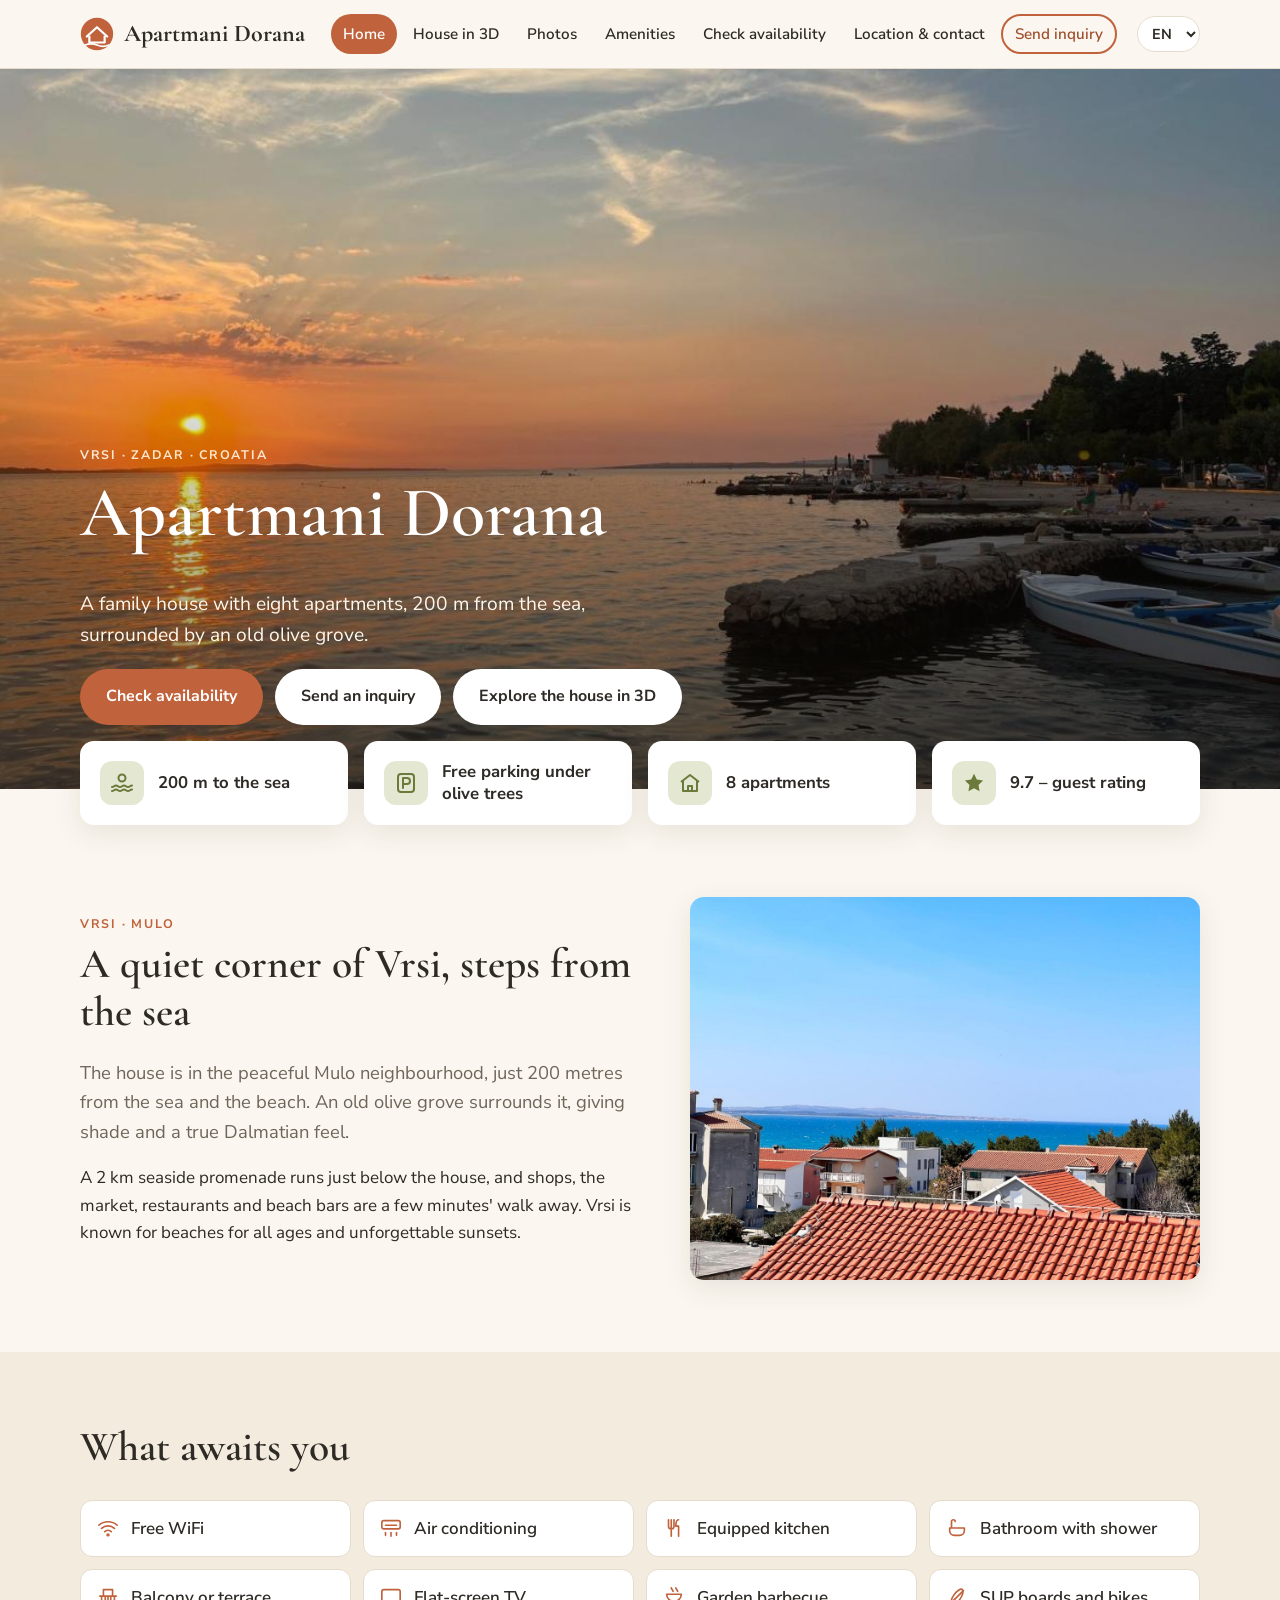
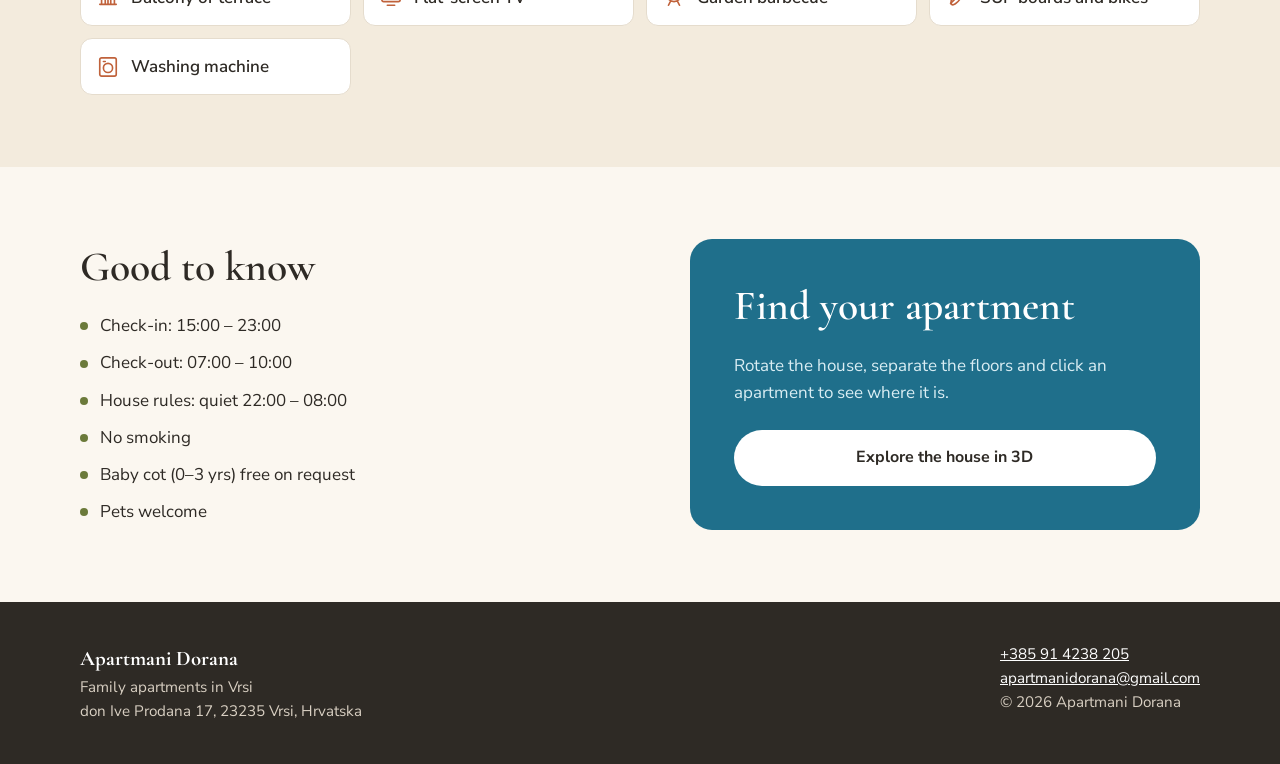
==== index.html @ d77e30f6 "Oznaka verzije na svim skriptama da preglednik uvijek učita najnoviju verziju" ====
<!doctype html>
<html lang="hr">
<head>
  <meta charset="utf-8">
  <meta name="viewport" content="width=device-width, initial-scale=1">
  <title>Apartmani Dorana – Vrsi, Zadar</title>
  <meta name="description" content="Apartmani Dorana u Vrsima kod Zadra: obiteljska kuća s 8 apartmana, 200 m od mora, besplatan parking među maslinama.">
  <link rel="preconnect" href="https://fonts.googleapis.com">
  <link rel="preconnect" href="https://fonts.gstatic.com" crossorigin>
  <link href="https://fonts.googleapis.com/css2?family=Cormorant+Garamond:wght@500;600;700&family=Nunito+Sans:wght@400;600;700;800&display=swap" rel="stylesheet">
  <link rel="stylesheet" href="css/style.css?v=202610051512">
</head>
<body>
  <header id="site-header"></header>

  <section class="hero" id="hero">
    <svg class="hero-art" viewBox="0 0 1440 720" preserveAspectRatio="xMidYMid slice" aria-hidden="true">
      <circle cx="760" cy="410" r="70" fill="#ffd9a3" opacity=".95"/>
      <rect x="0" y="425" width="1440" height="295" fill="#2a6a80"/>
      <g fill="#ffd9a3" opacity=".55">
        <rect x="705" y="440" width="110" height="4" rx="2"/><rect x="725" y="456" width="70" height="3" rx="2"/><rect x="740" y="470" width="40" height="3" rx="2"/>
      </g>
      <path d="M0 560 Q240 520 480 548 T960 560 T1440 548 V720 H0Z" fill="#d9c7a6"/>
      <path d="M0 600 Q300 575 620 598 T1440 590 V720 H0Z" fill="#7d8a47"/>
      <!-- kuća -->
      <g transform="translate(1010 360)">
        <rect x="0" y="40" width="250" height="210" fill="#e7a7a2"/>
        <polygon points="-14,44 125,-8 264,44" fill="#b4533a"/>
        <rect x="58" y="-16" width="14" height="30" fill="#c98f86"/><rect x="176" y="-16" width="14" height="30" fill="#c98f86"/>
        <g fill="#f7efe6"><rect x="-12" y="108" width="274" height="10"/><rect x="-12" y="178" width="274" height="10"/></g>
        <g fill="#5b6f7a"><rect x="24" y="64" width="32" height="38"/><rect x="108" y="64" width="32" height="38"/><rect x="192" y="64" width="32" height="38"/>
          <rect x="24" y="134" width="32" height="38"/><rect x="108" y="134" width="32" height="38"/><rect x="192" y="134" width="32" height="38"/>
          <rect x="24" y="204" width="32" height="40"/><rect x="192" y="204" width="32" height="40"/></g>
        <rect x="108" y="204" width="32" height="46" fill="#8a4f35"/>
      </g>
      <!-- masline -->
      <g fill="#556b2f">
        <ellipse cx="130" cy="560" rx="110" ry="62"/><ellipse cx="60" cy="590" rx="80" ry="48"/>
        <ellipse cx="640" cy="575" rx="120" ry="58"/><ellipse cx="760" cy="600" rx="90" ry="44"/>
        <ellipse cx="1300" cy="585" rx="150" ry="70"/>
      </g>
      <g fill="#4a3a2a"><rect x="124" y="600" width="12" height="60"/><rect x="636" y="610" width="12" height="60"/><rect x="1296" y="630" width="14" height="60"/></g>
    </svg>
    <div class="wrap">
      <div class="kicker" data-i18n="hero_kicker"></div>
      <h1>Apartmani Dorana</h1>
      <p data-i18n="hero_sub"></p>
      <div class="btn-row">
        <a class="btn btn-primary" data-page="dostupnost.html" data-i18n="btn_avail"></a>
        <a class="btn btn-light" data-page="upit.html" data-i18n="btn_inquiry"></a>
        <a class="btn btn-light" data-page="kuca-3d.html" data-i18n="btn_3d"></a>
      </div>
    </div>
  </section>

  <div class="wrap">
    <div class="highlights">
      <div class="highlight"><div class="ico"><svg viewBox="0 0 24 24" fill="none" stroke="currentColor" stroke-width="2" stroke-linecap="round"><path d="M2 16c2 0 2-1.5 4-1.5S8 16 10 16s2-1.5 4-1.5S16 16 18 16s2-1.5 4-1.5M2 20c2 0 2-1.5 4-1.5S8 20 10 20s2-1.5 4-1.5S16 20 18 20s2-1.5 4-1.5"/><circle cx="12" cy="7" r="3.5"/></svg></div><strong data-i18n="hl_sea"></strong></div>
      <div class="highlight"><div class="ico"><svg viewBox="0 0 24 24" fill="none" stroke="currentColor" stroke-width="2" stroke-linecap="round" stroke-linejoin="round"><rect x="4" y="3" width="16" height="18" rx="3"/><path d="M9 17V7h4a3 3 0 0 1 0 6H9"/></svg></div><strong data-i18n="hl_parking"></strong></div>
      <div class="highlight"><div class="ico"><svg viewBox="0 0 24 24" fill="none" stroke="currentColor" stroke-width="2" stroke-linejoin="round"><path d="M3 11 12 4l9 7"/><path d="M5 10v10h14V10"/><path d="M10 20v-5h4v5"/></svg></div><strong data-i18n="hl_units"></strong></div>
      <div class="highlight"><div class="ico"><svg viewBox="0 0 24 24" fill="currentColor"><path d="m12 2.8 2.8 5.8 6.3.9-4.6 4.4 1.1 6.3L12 17.2l-5.6 3 1.1-6.3L2.9 9.5l6.3-.9z"/></svg></div><strong data-i18n="hl_rating"></strong></div>
    </div>
  </div>

  <section class="section">
    <div class="wrap split">
      <div>
        <div class="kicker">Vrsi · Mulo</div>
        <h2 data-i18n="about_title"></h2>
        <p class="lead" data-i18n="about_p1"></p>
        <p data-i18n="about_p2"></p>
      </div>
      <img class="about-photo" src="fotografije/zajednicko/zajednicko-08.jpg" alt="Vrsi" loading="lazy">
    </div>
  </section>

  <section class="section alt">
    <div class="wrap">
      <h2 data-i18n="amen_title"></h2>
      <div class="amenities" id="amenities"></div>
    </div>
  </section>

  <section class="section">
    <div class="wrap split">
      <div>
        <h2 data-i18n="rules_title"></h2>
        <ul class="rules">
          <li data-i18n="rules_checkin"></li><li data-i18n="rules_checkout"></li><li data-i18n="rules_quiet"></li>
          <li data-i18n="rules_nosmoke"></li><li data-i18n="rules_kids"></li><li data-i18n="amen_pets"></li>
        </ul>
      </div>
      <div class="cta-band" style="grid-template-columns:1fr">
        <div><h2 data-i18n="cta3d_title"></h2><p data-i18n="cta3d_p"></p></div>
        <a class="btn btn-light" data-page="kuca-3d.html" data-i18n="btn_3d"></a>
      </div>
    </div>
  </section>

  <footer id="site-footer"></footer>

  <script type="module">
    import "./js/common.js";
    import { NASLOVNA_FOTO } from "./js/podaci.js?v=202610051512";

    const ICON = {
      wifi: '<path d="M2 9a15 15 0 0 1 20 0M5 12.5a10 10 0 0 1 14 0M8.5 16a5 5 0 0 1 7 0"/><circle cx="12" cy="19.5" r="1"/>',
      ac: '<rect x="2" y="4" width="20" height="9" rx="2"/><path d="M6 17v3M12 17v4M18 17v3M6 9h12"/>',
      kitchen: '<path d="M6 3v7a3 3 0 0 0 6 0V3M9 3v18M17 3c-2 0-3 3-3 7h3v11"/>',
      bath: '<path d="M4 12h16v3a5 5 0 0 1-5 5H9a5 5 0 0 1-5-5zM6 12V5a2 2 0 0 1 4 0"/>',
      balcony: '<path d="M3 11h18M5 11v9M9 11v9M12 11v9M15 11v9M19 11v9M3 20h18M7 11V4h10v7"/>',
      tv: '<rect x="2" y="4" width="20" height="13" rx="2"/><path d="M8 21h8"/>',
      bbq: '<path d="M4 9h16a8 8 0 0 1-16 0zM8 17l-2 4M16 17l2 4M9 2c0 2 2 2 2 4M14 2c0 2 2 2 2 4"/>',
      sup: '<ellipse cx="12" cy="12" rx="4" ry="10" transform="rotate(35 12 12)"/><path d="M5 19 19 5"/>',
      washer: '<rect x="3" y="2" width="18" height="20" rx="2"/><circle cx="12" cy="13" r="5"/><path d="M7 6h2"/>',
    };
    const AM = [["wifi","amen_wifi"],["ac","amen_ac"],["kitchen","amen_kitchen"],["bath","amen_bath"],["balcony","amen_balcony"],
                ["tv","amen_tv"],["bbq","amen_bbq"],["sup","amen_sup"],["washer","amen_washer"]];
    document.getElementById("amenities").innerHTML = AM.map(([i,k]) =>
      `<div class="amenity"><svg viewBox="0 0 24 24" fill="none" stroke="currentColor" stroke-width="1.8" stroke-linecap="round" stroke-linejoin="round">${ICON[i]}</svg><span data-i18n="${k}"></span></div>`).join("");
    const { applyI18n } = await import("./js/i18n.js?v=202610051512");
    const { lang } = await import("./js/common.js?v=202610051512");
    applyI18n(lang, document.getElementById("amenities"));

    if (NASLOVNA_FOTO) {
      const h = document.getElementById("hero");
      h.classList.add("has-photo");
      h.style.backgroundImage = `url("${NASLOVNA_FOTO}")`;
      h.querySelector(".hero-art").remove();
    }
  </script>
</body>
</html>
---- css/style.css ----
/* Apartmani Dorana — mediteranski stil */
:root {
  --bg: #fbf7f0;
  --bg-alt: #f3ebdd;
  --surface: #ffffff;
  --text: #2e2a25;
  --muted: #6f665b;
  --line: #e5dccd;
  --terracotta: #c0623b;
  --terracotta-dark: #a24f2d;
  --olive: #6b7a3a;
  --olive-light: #e4e8d3;
  --sea: #1f6f8b;
  --sea-light: #dcecf1;
  --radius: 14px;
  --shadow: 0 8px 28px rgba(60, 40, 20, 0.10);
  --max: 1160px;
  --font-head: "Cormorant Garamond", Georgia, serif;
  --font-body: "Nunito Sans", system-ui, -apple-system, "Segoe UI", sans-serif;
}

* { box-sizing: border-box; }
html { scroll-behavior: smooth; }
body {
  margin: 0;
  background: var(--bg);
  color: var(--text);
  font-family: var(--font-body);
  font-size: 17px;
  line-height: 1.6;
  -webkit-font-smoothing: antialiased;
}
img { max-width: 100%; display: block; }
a { color: var(--sea); }
h1, h2, h3 { font-family: var(--font-head); font-weight: 600; line-height: 1.15; margin: 0 0 .5em; }
h1 { font-size: clamp(2.6rem, 6vw, 4.4rem); }
h2 { font-size: clamp(1.9rem, 4vw, 2.6rem); }
h3 { font-size: 1.45rem; }
p { margin: 0 0 1em; }

.wrap { max-width: var(--max); margin: 0 auto; padding: 0 20px; }
.section { padding: 72px 0; }
.section.alt { background: var(--bg-alt); }
.kicker { text-transform: uppercase; letter-spacing: .14em; font-size: .78rem; font-weight: 700; color: var(--terracotta); margin-bottom: .6em; }
.lead { font-size: 1.15rem; color: var(--muted); max-width: 60ch; }

/* ---------- Header ---------- */
.site-header {
  position: sticky; top: 0; z-index: 50;
  background: rgba(251, 247, 240, .94);
  backdrop-filter: blur(8px);
  border-bottom: 1px solid var(--line);
}
.site-header .wrap { display: flex; align-items: center; gap: 20px; height: 68px; }
.brand { display: flex; align-items: center; gap: 10px; text-decoration: none; color: var(--text); }
.brand-mark { width: 34px; height: 34px; }
.brand-name { font-family: var(--font-head); font-size: 1.5rem; font-weight: 700; white-space: nowrap; }
.nav { display: flex; gap: 4px; margin-left: auto; }
.nav a {
  text-decoration: none; color: var(--text); font-weight: 600; font-size: .95rem;
  padding: 8px 12px; border-radius: 999px; white-space: nowrap;
}
.nav a:hover { background: var(--bg-alt); }
.nav a.active { background: var(--terracotta); color: #fff; }
.lang-select {
  font: inherit; font-size: .9rem; font-weight: 700; color: var(--text);
  background: var(--surface); border: 1px solid var(--line); border-radius: 999px;
  padding: 6px 10px; cursor: pointer;
}
.menu-btn { display: none; margin-left: auto; background: none; border: 0; padding: 8px; cursor: pointer; color: var(--text); }
.menu-btn svg { width: 26px; height: 26px; }

@media (max-width: 880px) {
  .menu-btn { display: block; }
  .nav {
    display: none; position: absolute; top: 68px; left: 0; right: 0;
    flex-direction: column; gap: 0; background: var(--bg);
    border-bottom: 1px solid var(--line); padding: 8px 16px 16px; margin: 0;
  }
  .nav.open { display: flex; }
  .nav a { padding: 12px 14px; border-radius: 10px; }
  .site-header .wrap { gap: 10px; }
  .lang-select { order: 3; }
}

/* ---------- Buttons ---------- */
.btn {
  display: inline-flex; align-items: center; justify-content: center; gap: 8px;
  font: inherit; font-weight: 700; font-size: 1rem;
  padding: 13px 24px; border-radius: 999px; border: 2px solid transparent;
  text-decoration: none; cursor: pointer; transition: transform .15s, background .15s;
}
.btn:hover { transform: translateY(-1px); }
.btn-primary { background: var(--terracotta); color: #fff; }
.btn-primary:hover { background: var(--terracotta-dark); }
.btn-ghost { background: transparent; color: var(--text); border-color: var(--text); }
.btn-light { background: #fff; color: var(--text); }
.btn-wa { background: #25d366; color: #0b3d1f; }
.btn-row { display: flex; flex-wrap: wrap; gap: 12px; }

/* ---------- Hero ---------- */
.hero {
  position: relative; overflow: hidden; color: #fff;
  min-height: min(82vh, 720px); display: flex; align-items: flex-end;
  background: linear-gradient(180deg, #f2b27a 0%, #e48a5c 38%, #b8634a 58%, #2f6f86 59%, #1b4f63 100%);
}
.hero.has-photo { background-size: cover; background-position: center; }
.hero::after {
  content: ""; position: absolute; inset: 0;
  background: linear-gradient(180deg, rgba(0,0,0,0) 30%, rgba(20,15,10,.55) 100%);
}
.hero-art { position: absolute; inset: 0; width: 100%; height: 100%; }
.hero .wrap { position: relative; z-index: 2; padding-bottom: 64px; width: 100%; }
.hero .kicker { color: #ffe7cf; }
.hero p { font-size: 1.2rem; max-width: 46ch; color: #fff6ec; }

/* ---------- Highlights ---------- */
.highlights { display: grid; grid-template-columns: repeat(4, 1fr); gap: 16px; margin-top: -48px; position: relative; z-index: 3; }
.highlight {
  background: var(--surface); border-radius: var(--radius); box-shadow: var(--shadow);
  padding: 20px; display: flex; gap: 14px; align-items: center;
}
.highlight .ico { flex: none; width: 44px; height: 44px; border-radius: 12px; display: grid; place-items: center; background: var(--olive-light); color: var(--olive); }
.highlight .ico svg { width: 24px; height: 24px; }
.highlight strong { display: block; font-size: 1.05rem; line-height: 1.3; }
@media (max-width: 880px) { .highlights { grid-template-columns: 1fr 1fr; } }
@media (max-width: 520px) { .highlights { grid-template-columns: 1fr; } }

/* ---------- Two-col ---------- */
.split { display: grid; grid-template-columns: 1.1fr 1fr; gap: 48px; align-items: center; }
@media (max-width: 880px) { .split { grid-template-columns: 1fr; gap: 28px; } }

.card { background: var(--surface); border-radius: var(--radius); box-shadow: var(--shadow); padding: 28px; }
.entrance-card { border-left: 6px solid var(--terracotta); }

.amenities { display: grid; grid-template-columns: repeat(auto-fill, minmax(220px, 1fr)); gap: 12px; margin-top: 28px; }
.amenity { display: flex; gap: 12px; align-items: center; background: var(--surface); border: 1px solid var(--line); border-radius: 12px; padding: 14px 16px; font-weight: 600; }
.amenity svg { flex: none; width: 22px; height: 22px; color: var(--terracotta); }

.rules { list-style: none; padding: 0; margin: 0; display: grid; gap: 10px; }
.rules li { display: flex; gap: 12px; align-items: flex-start; }
.rules li::before { content: ""; flex: none; width: 8px; height: 8px; margin-top: .6em; border-radius: 50%; background: var(--olive); }

.cta-band { background: var(--sea); color: #fff; border-radius: 22px; padding: 44px; display: grid; grid-template-columns: 1fr auto; gap: 24px; align-items: center; }
.cta-band p { color: #d9edf3; margin: 0; }
@media (max-width: 720px) { .cta-band { grid-template-columns: 1fr; padding: 28px; } }

/* ---------- Page head ---------- */
.page-head { padding: 48px 0 24px; }
.page-head p { color: var(--muted); max-width: 70ch; }

/* ---------- 3D viewer ---------- */
.viewer-layout { display: grid; grid-template-columns: 1fr 340px; gap: 20px; padding-bottom: 56px; }
@media (max-width: 980px) { .viewer-layout { grid-template-columns: 1fr; } }
.viewer {
  position: relative; height: min(72vh, 680px); min-height: 420px;
  border-radius: var(--radius); overflow: hidden; box-shadow: var(--shadow);
  background: linear-gradient(180deg, #cfe6ef 0%, #eef5f3 55%, #f3ebdd 100%);
  touch-action: none;
}
.viewer canvas { display: block; }
.viewer-toolbar { position: absolute; top: 12px; left: 12px; right: 12px; display: flex; flex-wrap: wrap; gap: 6px; z-index: 5; pointer-events: none; }
.viewer-toolbar > * { pointer-events: auto; }
.tb-btn {
  font: inherit; font-size: .85rem; font-weight: 700; padding: 8px 12px;
  border-radius: 999px; border: 1px solid var(--line); background: rgba(255,255,255,.92);
  color: var(--text); cursor: pointer; white-space: nowrap;
}
.tb-btn.on { background: var(--text); color: #fff; border-color: var(--text); }
.tb-sep { width: 1px; background: var(--line); margin: 0 4px; }
.viewer-hint { position: absolute; bottom: 12px; left: 12px; right: 12px; text-align: center; font-size: .82rem; color: var(--muted); z-index: 5; pointer-events: none; }
.viewer-loading { position: absolute; inset: 0; display: grid; place-items: center; color: var(--muted); font-weight: 700; }

/* CSS2D labels */
.lbl-unit {
  font-family: var(--font-body); font-weight: 800; font-size: 13px; color: #fff;
  background: rgba(46, 42, 37, .82); padding: 3px 9px; border-radius: 999px;
  cursor: pointer; user-select: none; white-space: nowrap; transition: transform .15s;
}
.lbl-unit:hover, .lbl-unit.sel { background: var(--terracotta); transform: scale(1.08); }
.lbl-entrance {
  font-family: var(--font-body); font-weight: 800; font-size: 13px; color: #fff;
  background: var(--terracotta); padding: 6px 12px; border-radius: 10px;
  box-shadow: 0 4px 14px rgba(160, 70, 30, .45); white-space: nowrap; pointer-events: none;
  display: flex; align-items: center; gap: 6px;
}
.lbl-entrance::before { content: ""; width: 9px; height: 9px; border-radius: 50%; background: #fff; animation: pulse 1.4s infinite; }
@keyframes pulse { 0%,100% { opacity: 1; transform: scale(1);} 50% { opacity: .35; transform: scale(1.5);} }
.lbl-place { font-family: var(--font-body); font-size: 12px; font-weight: 700; color: var(--muted); background: rgba(255,255,255,.85); padding: 2px 8px; border-radius: 6px; white-space: nowrap; pointer-events: none; }
.lbl-sea { color: var(--sea); }

.side-panel { display: flex; flex-direction: column; gap: 16px; }
.unit-list { list-style: none; margin: 0; padding: 0; display: grid; grid-template-columns: 1fr 1fr; gap: 8px; }
@media (max-width: 980px) { .unit-list { grid-template-columns: repeat(4, 1fr); } }
@media (max-width: 560px) { .unit-list { grid-template-columns: 1fr 1fr; } }
.unit-list button {
  width: 100%; font: inherit; font-weight: 700; font-size: .9rem; text-align: left; white-space: nowrap;
  display: flex; align-items: center; gap: 10px; padding: 10px 12px;
  background: var(--surface); border: 1px solid var(--line); border-radius: 10px; cursor: pointer; color: var(--text);
}
.unit-list button:hover { border-color: var(--text); }
.unit-list button.sel { border-color: var(--terracotta); box-shadow: 0 0 0 2px var(--terracotta) inset; }
.swatch { width: 14px; height: 14px; border-radius: 4px; flex: none; }
.unit-info h3 { margin-bottom: .2em; }
.unit-info .meta { display: grid; grid-template-columns: 1fr 1fr; gap: 8px; margin: 14px 0; }
.unit-info .meta div { background: var(--bg-alt); border-radius: 10px; padding: 8px 12px; }
.unit-info .meta span { display: block; font-size: .75rem; color: var(--muted); text-transform: uppercase; letter-spacing: .08em; font-weight: 700; }
.unit-info .meta strong { font-size: 1.05rem; }
.unit-info .btn { width: 100%; margin-top: 8px; padding: 11px 16px; }
.note { font-size: .85rem; color: var(--muted); background: var(--olive-light); border-radius: 10px; padding: 10px 14px; }

/* ---------- Gallery ---------- */
.tabs { display: flex; flex-wrap: wrap; gap: 8px; margin-bottom: 24px; }
.tab { font: inherit; font-weight: 700; font-size: .92rem; padding: 9px 16px; border-radius: 999px; border: 1px solid var(--line); background: var(--surface); cursor: pointer; color: var(--text); }
.tab.on { background: var(--text); color: #fff; border-color: var(--text); }
.gallery { display: grid; grid-template-columns: repeat(auto-fill, minmax(240px, 1fr)); gap: 12px; padding-bottom: 64px; }
.gallery button { padding: 0; border: 0; background: none; cursor: zoom-in; border-radius: 12px; overflow: hidden; aspect-ratio: 4 / 3; }
.gallery img { width: 100%; height: 100%; object-fit: cover; transition: transform .3s; }
.gallery button:hover img { transform: scale(1.04); }
.gallery-group { grid-column: 1 / -1; font-family: var(--font-head); font-size: 1.6rem; font-weight: 600; margin: 18px 0 2px; }
.empty { grid-column: 1 / -1; text-align: center; padding: 56px 20px; color: var(--muted); background: var(--surface); border: 1px dashed var(--line); border-radius: var(--radius); }

.lightbox { position: fixed; inset: 0; background: rgba(15, 12, 10, .94); z-index: 100; display: none; align-items: center; justify-content: center; }
.lightbox.open { display: flex; }
.lightbox img { max-width: 92vw; max-height: 86vh; border-radius: 8px; }
.lb-btn { position: absolute; background: rgba(255,255,255,.12); color: #fff; border: 0; width: 48px; height: 48px; border-radius: 50%; font-size: 26px; cursor: pointer; display: grid; place-items: center; }
.lb-btn:hover { background: rgba(255,255,255,.25); }
.lb-close { top: 16px; right: 16px; }
.lb-prev { left: 16px; top: 50%; transform: translateY(-50%); }
.lb-next { right: 16px; top: 50%; transform: translateY(-50%); }
.lb-count { position: absolute; bottom: 18px; color: #ddd; font-size: .9rem; }

/* ---------- Location / contact ---------- */
.map-frame { width: 100%; height: 420px; border: 0; border-radius: var(--radius); box-shadow: var(--shadow); }
.dist-list { list-style: none; padding: 0; margin: 0; }
.dist-list li { display: flex; justify-content: space-between; gap: 12px; padding: 9px 0; border-bottom: 1px solid var(--line); }
.dist-list li span:last-child { color: var(--muted); font-weight: 700; white-space: nowrap; }
.grid-3 { display: grid; grid-template-columns: repeat(3, 1fr); gap: 20px; }
@media (max-width: 880px) { .grid-3 { grid-template-columns: 1fr; } }

.form { display: grid; grid-template-columns: 1fr 1fr; gap: 14px; }
.form .full { grid-column: 1 / -1; }
.form label { display: grid; gap: 6px; font-weight: 700; font-size: .9rem; }
.form input, .form select, .form textarea {
  font: inherit; font-weight: 400; padding: 11px 13px; border: 1px solid var(--line); border-radius: 10px; background: #fff; color: var(--text); width: 100%;
}
.form input:focus, .form select:focus, .form textarea:focus { outline: 2px solid var(--sea); border-color: transparent; }
@media (max-width: 560px) { .form { grid-template-columns: 1fr; } }

/* ---------- Footer ---------- */
.site-footer { background: #2e2a25; color: #d8cfc2; padding: 40px 0; font-size: .95rem; }
.site-footer .wrap { display: flex; flex-wrap: wrap; justify-content: space-between; gap: 16px; }
.site-footer a { color: #fff; }
.site-footer strong { color: #fff; font-family: var(--font-head); font-size: 1.3rem; }

@media (max-width: 600px) {
  .tb-btn { font-size: .76rem; padding: 6px 10px; }
  .viewer { height: 64vh; min-height: 380px; }
  .tb-sep { display: none; }
}

.unit-intro { grid-column: 1 / -1; display: flex; flex-wrap: wrap; align-items: center; gap: 10px 14px; background: var(--surface); border-radius: var(--radius); box-shadow: var(--shadow); padding: 22px 24px; margin-bottom: 8px; }
.unit-intro h2 { margin: 0; flex: 1 0 100%; font-size: 2rem; }
.unit-intro p { margin: 0 0 6px; flex: 1 0 100%; color: var(--muted); }
.unit-intro .btn { padding: 10px 18px; font-size: .95rem; }
.amen-grid { display: grid; grid-template-columns: repeat(auto-fill, minmax(320px, 1fr)); gap: 20px; padding-bottom: 64px; }
.amen-grid h3 { color: var(--terracotta); }
.amen-grid ul { list-style: none; margin: 0; padding: 0; display: grid; gap: 10px; }
.amen-grid li { display: flex; gap: 10px; align-items: flex-start; }
.amen-grid li::before { content: "✓"; color: var(--olive); font-weight: 800; }
.units-table { width: 100%; border-collapse: collapse; }
.units-table td { padding: 10px 0; border-bottom: 1px solid var(--line); vertical-align: top; }
.units-table td:first-child { font-weight: 800; white-space: nowrap; padding-right: 16px; }
@media (max-width: 1060px) and (min-width: 881px) { .nav a { padding: 8px 8px; font-size: .88rem; } .brand-name { font-size: 1.3rem; } }

/* ---------- Dostupnost ---------- */
.av-card { margin-bottom: 64px; }
.av-unit h2 { margin-bottom: .2em; }
.av-unit p { color: var(--muted); margin-bottom: .4em; }
.av-meta { font-size: .95rem; }
.av-nav { display: flex; align-items: center; justify-content: space-between; gap: 12px; margin: 22px 0 8px; }
.av-arrow { position: static; background: var(--bg-alt); color: var(--text); }
.av-arrow:hover { background: var(--line); }
.av-arrow:disabled { opacity: .3; cursor: default; }
.av-legend { display: flex; flex-wrap: wrap; gap: 6px 18px; justify-content: center; font-size: .9rem; font-weight: 600; }
.av-legend > span { display: inline-flex; align-items: center; gap: 6px; }
.lg { width: 16px; height: 16px; border-radius: 4px; display: inline-block; }
.lg.free, .cal-day.free { background: #e4eed7; }
.lg.busy, .cal-day.busy { background: #e6dfd6; }
.lg.sel { background: var(--terracotta); }
.av-cal { display: grid; grid-template-columns: repeat(auto-fit, minmax(250px, 1fr)); gap: 28px; }
.cal-title { font-family: var(--font-head); font-size: 1.4rem; font-weight: 700; text-align: center; margin-bottom: 8px; text-transform: capitalize; }
.cal-grid { display: grid; grid-template-columns: repeat(7, 1fr); gap: 4px; }
.cal-wd { text-align: center; font-size: .72rem; font-weight: 800; color: var(--muted); text-transform: uppercase; padding: 4px 0; }
.cal-day { font: inherit; font-size: .92rem; font-weight: 700; aspect-ratio: 1; border: 0; border-radius: 8px; cursor: pointer; color: var(--text); padding: 0; }
.cal-day.free:hover { outline: 2px solid var(--olive); }
.cal-day.busy { color: #a39789; text-decoration: line-through; cursor: not-allowed; }
.cal-day.past { background: transparent; color: #c7beb2; cursor: default; }
.cal-day.sel-mid { background: #eab49a; color: #fff; text-decoration: none; }
.cal-day.sel { background: var(--terracotta); color: #fff; text-decoration: none; }
.av-sel { display: flex; flex-wrap: wrap; align-items: center; gap: 12px 16px; margin-top: 24px; padding-top: 20px; border-top: 1px solid var(--line); min-height: 64px; }
.av-sel .btn { padding: 11px 20px; }
.av-msg { flex-basis: 100%; color: #a24f2d; font-weight: 700; }
.av-updated { font-size: .82rem; color: var(--muted); margin: 14px 0 0; }
.nav a.nav-cta { border: 2px solid var(--terracotta); color: var(--terracotta-dark); padding: 6px 12px; }
.nav a.nav-cta.active { color: #fff; }
@media (max-width: 1180px) {
  .menu-btn { display: block; }
  .nav { display: none; position: absolute; top: 68px; left: 0; right: 0; flex-direction: column; gap: 0; background: var(--bg); border-bottom: 1px solid var(--line); padding: 8px 16px 16px; margin: 0; }
  .nav.open { display: flex; }
  .nav a { padding: 12px 14px; border-radius: 10px; }
  .nav a.nav-cta { border: 0; padding: 12px 14px; }
  .site-header .wrap { gap: 10px; }
  .lang-select { order: 3; }
}
.about-photo { width: 100%; aspect-ratio: 4 / 3; object-fit: cover; border-radius: var(--radius); box-shadow: var(--shadow); }
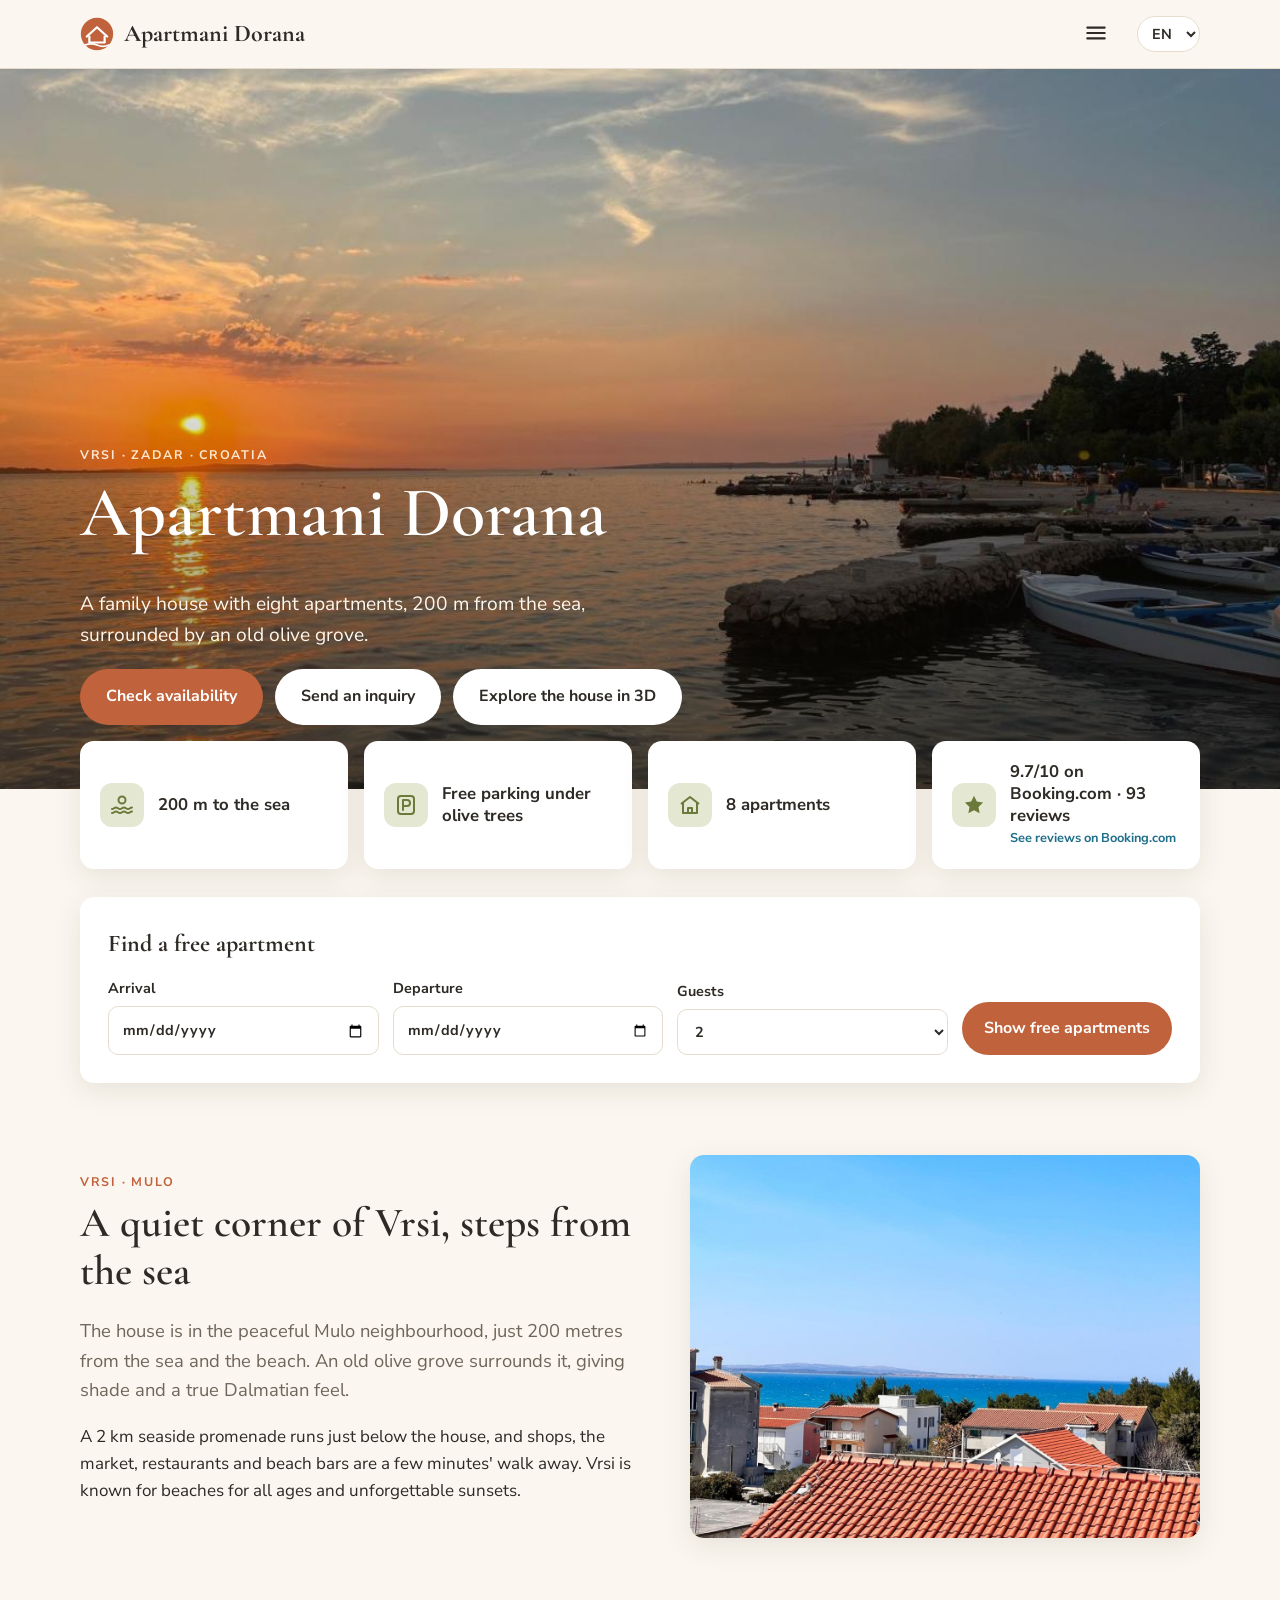
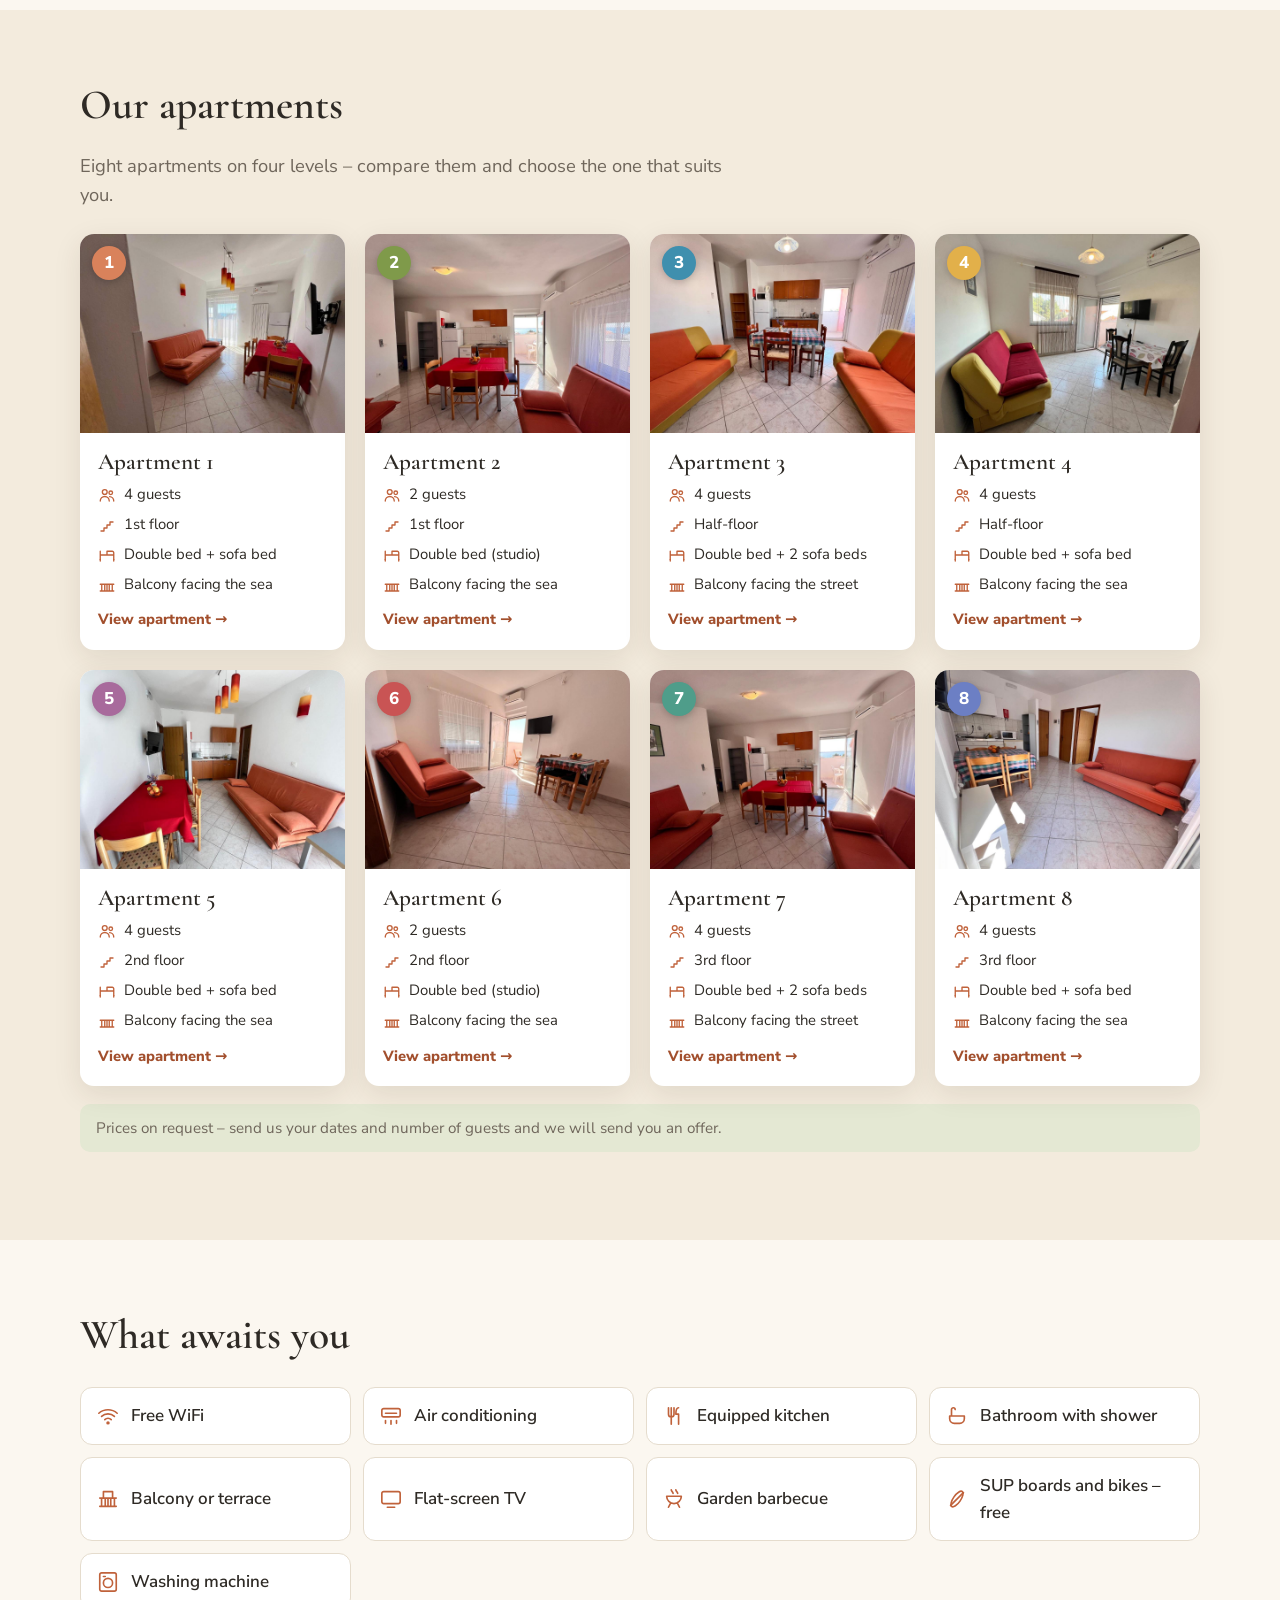
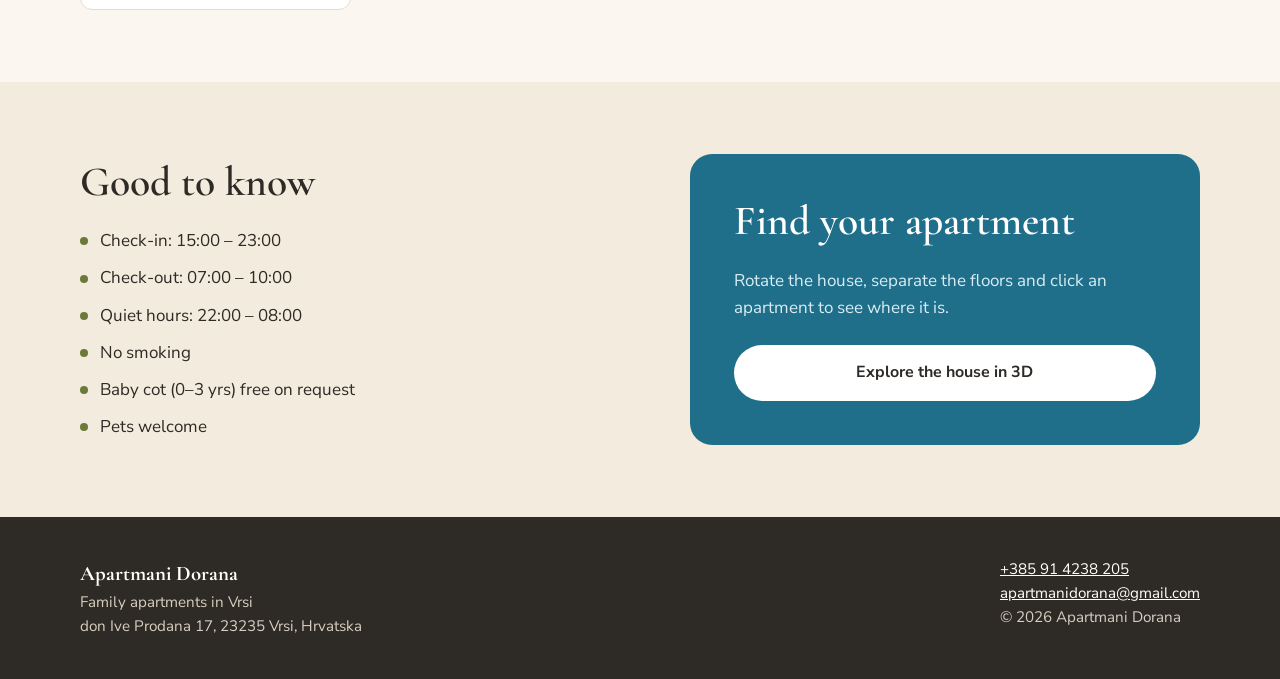
==== commit 5d43bf33: "Pregled apartmana, stranica za svaki apartman, pretraga po terminu i broju osoba, raspored po katovi" ====
--- a/index.html
+++ b/index.html
@@ -8,7 +8,28 @@
   <link rel="preconnect" href="https://fonts.googleapis.com">
   <link rel="preconnect" href="https://fonts.gstatic.com" crossorigin>
   <link href="https://fonts.googleapis.com/css2?family=Cormorant+Garamond:wght@500;600;700&family=Nunito+Sans:wght@400;600;700;800&display=swap" rel="stylesheet">
-  <link rel="stylesheet" href="css/style.css?v=202610051512">
+  <link rel="stylesheet" href="css/style.css?v=202610051548">
+  <!-- SEO -->
+  <link rel="canonical" href="https://anaivanisevic.github.io/apartmani/">
+  <link rel="alternate" hreflang="hr" href="https://anaivanisevic.github.io/apartmani/?lang=hr">
+  <link rel="alternate" hreflang="en" href="https://anaivanisevic.github.io/apartmani/?lang=en">
+  <link rel="alternate" hreflang="de" href="https://anaivanisevic.github.io/apartmani/?lang=de">
+  <link rel="alternate" hreflang="it" href="https://anaivanisevic.github.io/apartmani/?lang=it">
+  <link rel="alternate" hreflang="sl" href="https://anaivanisevic.github.io/apartmani/?lang=sl">
+  <link rel="alternate" hreflang="pl" href="https://anaivanisevic.github.io/apartmani/?lang=pl">
+  <link rel="alternate" hreflang="cs" href="https://anaivanisevic.github.io/apartmani/?lang=cs">
+  <link rel="alternate" hreflang="sk" href="https://anaivanisevic.github.io/apartmani/?lang=sk">
+  <link rel="alternate" hreflang="x-default" href="https://anaivanisevic.github.io/apartmani/">
+  <link rel="icon" href="favicon.svg" type="image/svg+xml">
+  <meta property="og:type" content="website">
+  <meta property="og:site_name" content="Apartmani Dorana">
+  <meta property="og:title" content="Apartmani Dorana – Vrsi, Zadar">
+  <meta property="og:description" content="Apartmani Dorana u Vrsima kod Zadra: obiteljska kuća s 8 apartmana, 200 m od mora, besplatan parking među maslinama.">
+  <meta property="og:url" content="https://anaivanisevic.github.io/apartmani/">
+  <meta property="og:image" content="https://anaivanisevic.github.io/apartmani/fotografije/zajednicko/zajednicko-10.jpg">
+  <meta name="twitter:card" content="summary_large_image">
+  <script type="application/ld+json">{"@context": "https://schema.org", "@type": "LodgingBusiness", "name": "Apartmani Dorana", "url": "https://anaivanisevic.github.io/apartmani/", "description": "Obiteljska kuća s 8 apartmana u Vrsima kod Zadra, 200 m od mora, besplatan parking među maslinama.", "image": ["https://anaivanisevic.github.io/apartmani/fotografije/zajednicko/zajednicko-10.jpg"], "telephone": "+385914238205", "email": "apartmanidorana@gmail.com", "address": {"@type": "PostalAddress", "streetAddress": "don Ive Prodana 17", "postalCode": "23235", "addressLocality": "Vrsi", "addressRegion": "Zadarska županija", "addressCountry": "HR"}, "geo": {"@type": "GeoCoordinates", "latitude": 44.265808, "longitude": 15.2087186}, "checkinTime": "15:00", "checkoutTime": "10:00", "numberOfRooms": 8, "petsAllowed": true, "amenityFeature": [{"@type": "LocationFeatureSpecification", "name": "Besplatan WiFi", "value": true}, {"@type": "LocationFeatureSpecification", "name": "Klima-uređaj", "value": true}, {"@type": "LocationFeatureSpecification", "name": "Besplatan parking", "value": true}, {"@type": "LocationFeatureSpecification", "name": "Roštilj", "value": true}, {"@type": "LocationFeatureSpecification", "name": "Perilica rublja", "value": true}], "availableLanguage": ["hr", "en"]}</script>
+  <!-- /SEO -->
 </head>
 <body>
   <header id="site-header"></header>
@@ -58,8 +79,19 @@
       <div class="highlight"><div class="ico"><svg viewBox="0 0 24 24" fill="none" stroke="currentColor" stroke-width="2" stroke-linecap="round"><path d="M2 16c2 0 2-1.5 4-1.5S8 16 10 16s2-1.5 4-1.5S16 16 18 16s2-1.5 4-1.5M2 20c2 0 2-1.5 4-1.5S8 20 10 20s2-1.5 4-1.5S16 20 18 20s2-1.5 4-1.5"/><circle cx="12" cy="7" r="3.5"/></svg></div><strong data-i18n="hl_sea"></strong></div>
       <div class="highlight"><div class="ico"><svg viewBox="0 0 24 24" fill="none" stroke="currentColor" stroke-width="2" stroke-linecap="round" stroke-linejoin="round"><rect x="4" y="3" width="16" height="18" rx="3"/><path d="M9 17V7h4a3 3 0 0 1 0 6H9"/></svg></div><strong data-i18n="hl_parking"></strong></div>
       <div class="highlight"><div class="ico"><svg viewBox="0 0 24 24" fill="none" stroke="currentColor" stroke-width="2" stroke-linejoin="round"><path d="M3 11 12 4l9 7"/><path d="M5 10v10h14V10"/><path d="M10 20v-5h4v5"/></svg></div><strong data-i18n="hl_units"></strong></div>
-      <div class="highlight"><div class="ico"><svg viewBox="0 0 24 24" fill="currentColor"><path d="m12 2.8 2.8 5.8 6.3.9-4.6 4.4 1.1 6.3L12 17.2l-5.6 3 1.1-6.3L2.9 9.5l6.3-.9z"/></svg></div><strong data-i18n="hl_rating"></strong></div>
+      <a class="highlight hl-link" id="rating-link" target="_blank" rel="noopener"><div class="ico"><svg viewBox="0 0 24 24" fill="currentColor"><path d="m12 2.8 2.8 5.8 6.3.9-4.6 4.4 1.1 6.3L12 17.2l-5.6 3 1.1-6.3L2.9 9.5l6.3-.9z"/></svg></div><span><strong data-i18n="hl_rating"></strong><small data-i18n="rating_link"></small></span></a>
     </div>
+  </div>
+
+  <div class="wrap">
+    <form class="search card home-search" id="home-search" action="dostupnost.html">
+      <strong class="hs-title" data-i18n="s_title"></strong>
+      <input type="hidden" name="lang" id="hs-lang">
+      <label><span data-i18n="f_arrive"></span><input type="date" name="od" required></label>
+      <label><span data-i18n="f_depart"></span><input type="date" name="do" required></label>
+      <label><span data-i18n="s_guests"></span><select name="g"><option>1</option><option selected>2</option><option>3</option><option>4</option></select></label>
+      <button class="btn btn-primary" type="submit" data-i18n="s_btn"></button>
+    </form>
   </div>
 
   <section class="section">
@@ -74,14 +106,23 @@
     </div>
   </section>
 
-  <section class="section alt">
+  <section class="section alt" id="apartmani">
+    <div class="wrap">
+      <h2 data-i18n="units_title"></h2>
+      <p class="lead" data-i18n="units_p"></p>
+      <div class="unit-grid" id="unit-grid"></div>
+      <p class="price-note" data-i18n="price_note"></p>
+    </div>
+  </section>
+
+  <section class="section">
     <div class="wrap">
       <h2 data-i18n="amen_title"></h2>
       <div class="amenities" id="amenities"></div>
     </div>
   </section>
 
-  <section class="section">
+  <section class="section alt">
     <div class="wrap split">
       <div>
         <h2 data-i18n="rules_title"></h2>
@@ -101,7 +142,7 @@
 
   <script type="module">
     import "./js/common.js";
-    import { NASLOVNA_FOTO } from "./js/podaci.js?v=202610051512";
+    import { NASLOVNA_FOTO } from "./js/podaci.js?v=202610051548";
 
     const ICON = {
       wifi: '<path d="M2 9a15 15 0 0 1 20 0M5 12.5a10 10 0 0 1 14 0M8.5 16a5 5 0 0 1 7 0"/><circle cx="12" cy="19.5" r="1"/>',
@@ -118,9 +159,23 @@
                 ["tv","amen_tv"],["bbq","amen_bbq"],["sup","amen_sup"],["washer","amen_washer"]];
     document.getElementById("amenities").innerHTML = AM.map(([i,k]) =>
       `<div class="amenity"><svg viewBox="0 0 24 24" fill="none" stroke="currentColor" stroke-width="1.8" stroke-linecap="round" stroke-linejoin="round">${ICON[i]}</svg><span data-i18n="${k}"></span></div>`).join("");
-    const { applyI18n } = await import("./js/i18n.js?v=202610051512");
-    const { lang } = await import("./js/common.js?v=202610051512");
+    const { applyI18n } = await import("./js/i18n.js?v=202610051548");
+    const { lang } = await import("./js/common.js?v=202610051548");
     applyI18n(lang, document.getElementById("amenities"));
+
+    const { JEDINICE, BOOKING_URL } = await import("./js/podaci.js?v=202610051548");
+    const { unitCard } = await import("./js/kartice.js?v=202610051548");
+    const { lang: L0 } = await import("./js/common.js?v=202610051548");
+    let lg = L0;
+    const renderUnits = () => { document.getElementById("unit-grid").innerHTML = JEDINICE.map((u) => unitCard(u, lg)).join(""); };
+    renderUnits();
+    document.getElementById("rating-link").href = BOOKING_URL;
+    const hs = document.getElementById("home-search");
+    const td = new Date(); const tk = `${td.getFullYear()}-${String(td.getMonth()+1).padStart(2,"0")}-${String(td.getDate()).padStart(2,"0")}`;
+    hs.od.min = tk; hs.do.min = tk;
+    hs.od.addEventListener("change", () => { hs.do.min = hs.od.value || tk; });
+    document.getElementById("hs-lang").value = lg;
+    document.addEventListener("langchange", (e) => { lg = e.detail; renderUnits(); document.getElementById("hs-lang").value = lg; });
 
     if (NASLOVNA_FOTO) {
       const h = document.getElementById("hero");
--- a/css/style.css
+++ b/css/style.css
@@ -314,3 +314,91 @@
   .lang-select { order: 3; }
 }
 .about-photo { width: 100%; aspect-ratio: 4 / 3; object-fit: cover; border-radius: var(--radius); box-shadow: var(--shadow); }
+
+/* ---------- Kartice apartmana ---------- */
+.section-h { margin-top: 48px; }
+.unit-grid { display: grid; grid-template-columns: repeat(auto-fill, minmax(260px, 1fr)); gap: 20px; margin-top: 24px; }
+.unit-card { background: var(--surface); border-radius: var(--radius); box-shadow: var(--shadow); overflow: hidden; display: flex; flex-direction: column; transition: transform .15s; }
+.unit-card:hover { transform: translateY(-3px); }
+.uc-link { color: inherit; text-decoration: none; display: flex; flex-direction: column; flex: 1; }
+.uc-img { position: relative; aspect-ratio: 4 / 3; background: var(--bg-alt); }
+.uc-img img { width: 100%; height: 100%; object-fit: cover; }
+.uc-num { position: absolute; top: 12px; left: 12px; width: 34px; height: 34px; border-radius: 50%; color: #fff; font-weight: 800; display: grid; place-items: center; box-shadow: 0 2px 8px rgba(0,0,0,.25); }
+.ap-title .uc-num { position: static; flex: none; width: 42px; height: 42px; font-size: 1.2rem; }
+.uc-body { padding: 16px 18px 18px; display: flex; flex-direction: column; flex: 1; }
+.uc-body h3 { margin-bottom: 8px; }
+.uc-facts { list-style: none; padding: 0; margin: 0 0 12px; display: grid; gap: 6px; font-size: .93rem; }
+.uc-facts li { display: flex; gap: 8px; align-items: center; }
+.uc-facts svg { width: 18px; height: 18px; flex: none; color: var(--terracotta); }
+.uc-more { margin-top: auto; font-weight: 800; color: var(--terracotta-dark); font-size: .92rem; }
+.uc-actions { padding: 0 18px 18px; }
+.uc-actions .btn { width: 100%; padding: 11px 14px; font-size: .92rem; }
+.price-note { margin-top: 18px; color: var(--muted); font-size: .95rem; background: var(--olive-light); border-radius: 10px; padding: 12px 16px; }
+
+/* ---------- Pretraga ---------- */
+.search { display: grid; grid-template-columns: repeat(3, 1fr) auto; gap: 14px; align-items: end; }
+.search label { display: grid; gap: 6px; font-weight: 700; font-size: .9rem; }
+.search input, .search select { font: inherit; padding: 11px 13px; border: 1px solid var(--line); border-radius: 10px; background: #fff; color: var(--text); width: 100%; }
+.search .btn { padding: 12px 20px; }
+.home-search { margin-top: 28px; grid-template-columns: repeat(3, 1fr) auto; }
+.hs-title { grid-column: 1 / -1; font-family: var(--font-head); font-size: 1.5rem; }
+@media (max-width: 820px) { .search, .home-search { grid-template-columns: 1fr 1fr; } .search .btn { grid-column: 1 / -1; } }
+@media (max-width: 460px) { .search, .home-search { grid-template-columns: 1fr; } }
+#results { margin-bottom: 24px; }
+.hl-link { text-decoration: none; color: inherit; }
+.hl-link small { display: block; color: var(--sea); font-weight: 700; font-size: .8rem; margin-top: 2px; }
+.hl-link:hover small { text-decoration: underline; }
+
+/* ---------- Kalendar (zajednički) ---------- */
+.av-month { display: flex; align-items: center; gap: 8px; font-weight: 700; font-size: .9rem; }
+.av-month select { font: inherit; font-weight: 700; padding: 8px 10px; border: 1px solid var(--line); border-radius: 10px; background: #fff; text-transform: capitalize; }
+.avcal .av-legend { margin: 6px 0 14px; }
+.av-hint { flex-basis: 100%; font-size: .85rem; color: var(--muted); }
+.av-unit h3 { margin-bottom: 4px; }
+
+/* ---------- Raspored po katovima ---------- */
+.layout { display: grid; gap: 10px; margin-top: 16px; }
+.ly-row { display: grid; grid-template-columns: 120px 1fr 150px; gap: 12px; align-items: stretch; }
+.ly-floor { font-weight: 800; display: flex; align-items: center; color: var(--muted); }
+.ly-units { display: grid; grid-template-columns: 1fr 1fr; gap: 10px; }
+.ly-unit { display: block; text-decoration: none; color: var(--text); background: var(--surface); border-left: 8px solid var(--c); border-radius: 10px; padding: 12px 14px; box-shadow: var(--shadow); }
+.ly-unit:hover, .ly-unit.on { outline: 2px solid var(--c); }
+.ly-unit strong { display: block; }
+.ly-unit span { font-size: .85rem; color: var(--muted); }
+.ly-door { display: flex; align-items: center; font-size: .85rem; font-weight: 800; color: var(--terracotta-dark); }
+.ly-stairs { color: var(--muted); font-size: 1.1rem; justify-content: center; }
+.ly-entry .ly-floor { color: var(--terracotta-dark); }
+@media (max-width: 640px) {
+  .ly-row { grid-template-columns: 1fr; gap: 6px; }
+  .ly-stairs { display: none; }
+  .ly-units { grid-template-columns: 1fr 1fr; }
+}
+
+/* ---------- Stranica apartmana ---------- */
+.ap-top { display: flex; justify-content: space-between; align-items: center; gap: 12px; padding: 24px 0 8px; flex-wrap: wrap; }
+.ap-back, .ap-pn a { font-weight: 700; text-decoration: none; }
+.ap-pn { display: flex; gap: 18px; }
+.ap-title { display: flex; align-items: center; gap: 14px; margin: 12px 0 8px; }
+.ap-title h1 { margin: 0; }
+.ap-chips { display: flex; flex-wrap: wrap; gap: 8px; margin: 4px 0 18px; }
+.ap-chips span { background: var(--bg-alt); border-radius: 999px; padding: 6px 14px; font-weight: 700; font-size: .9rem; }
+.ap-gallery { display: grid; grid-template-columns: repeat(auto-fill, minmax(220px, 1fr)); gap: 10px; margin-top: 28px; }
+.ap-gallery button { padding: 0; border: 0; border-radius: 10px; overflow: hidden; aspect-ratio: 4 / 3; cursor: zoom-in; background: var(--bg-alt); }
+.ap-gallery img { width: 100%; height: 100%; object-fit: cover; }
+.ap-gallery button:first-child { grid-column: span 2; grid-row: span 2; }
+@media (max-width: 520px) { .ap-gallery { grid-template-columns: 1fr 1fr; } }
+
+/* ---------- 3D bez WebGL-a ---------- */
+.viewer.no3d { height: auto; min-height: 0; padding: 28px; }
+.viewer.no3d .viewer-loading { position: static; display: block; }
+.viewer.no3d .viewer-hint { display: none; }
+.ul-link { display: flex; align-items: center; gap: 10px; padding: 10px 12px; background: var(--surface); border: 1px solid var(--line); border-radius: 10px; font-weight: 700; color: var(--text); text-decoration: none; }
+@media (max-width: 1280px) {
+  .menu-btn { display: block; }
+  .nav { display: none; position: absolute; top: 68px; left: 0; right: 0; flex-direction: column; gap: 0; background: var(--bg); border-bottom: 1px solid var(--line); padding: 8px 16px 16px; margin: 0; }
+  .nav.open { display: flex; }
+  .nav a { padding: 12px 14px; border-radius: 10px; }
+  .nav a.nav-cta { border: 0; padding: 12px 14px; }
+  .lang-select { order: 3; }
+}
+.viewer.no3d { align-self: start; background: var(--sea-light); }
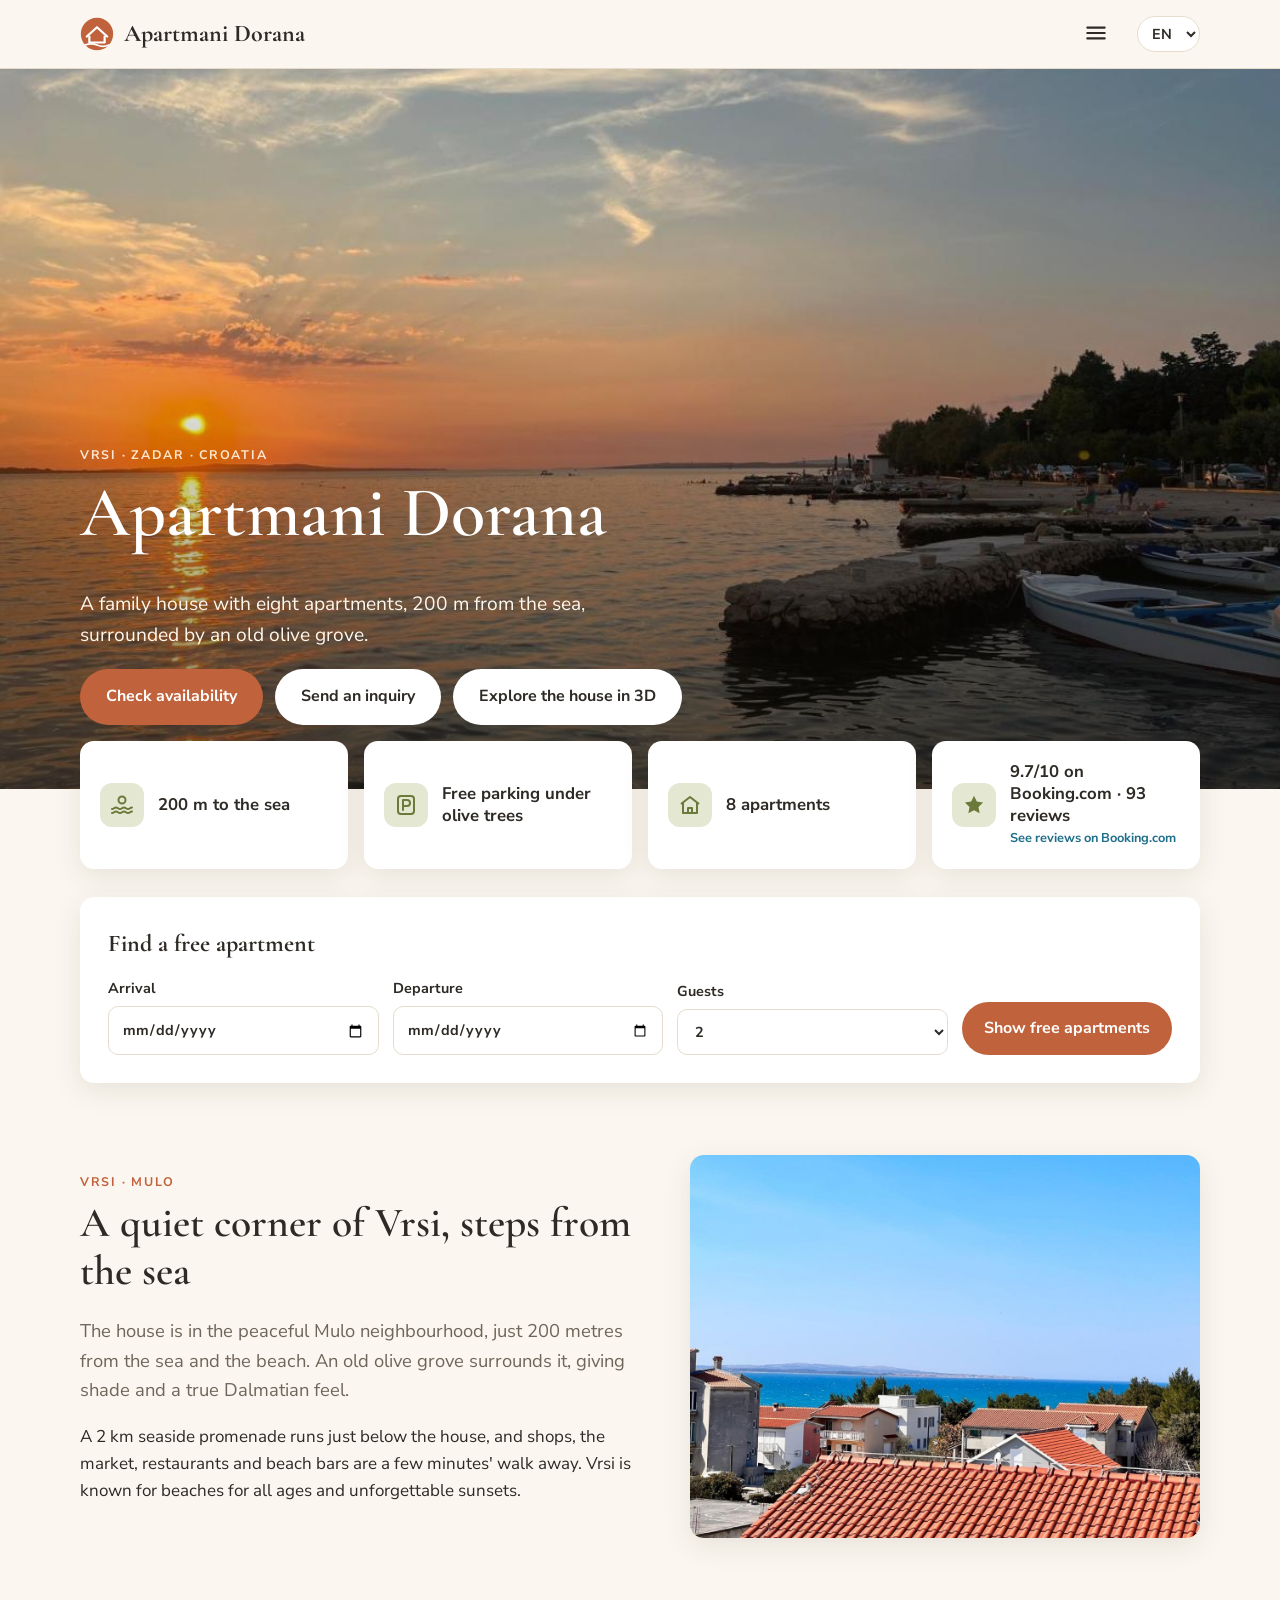
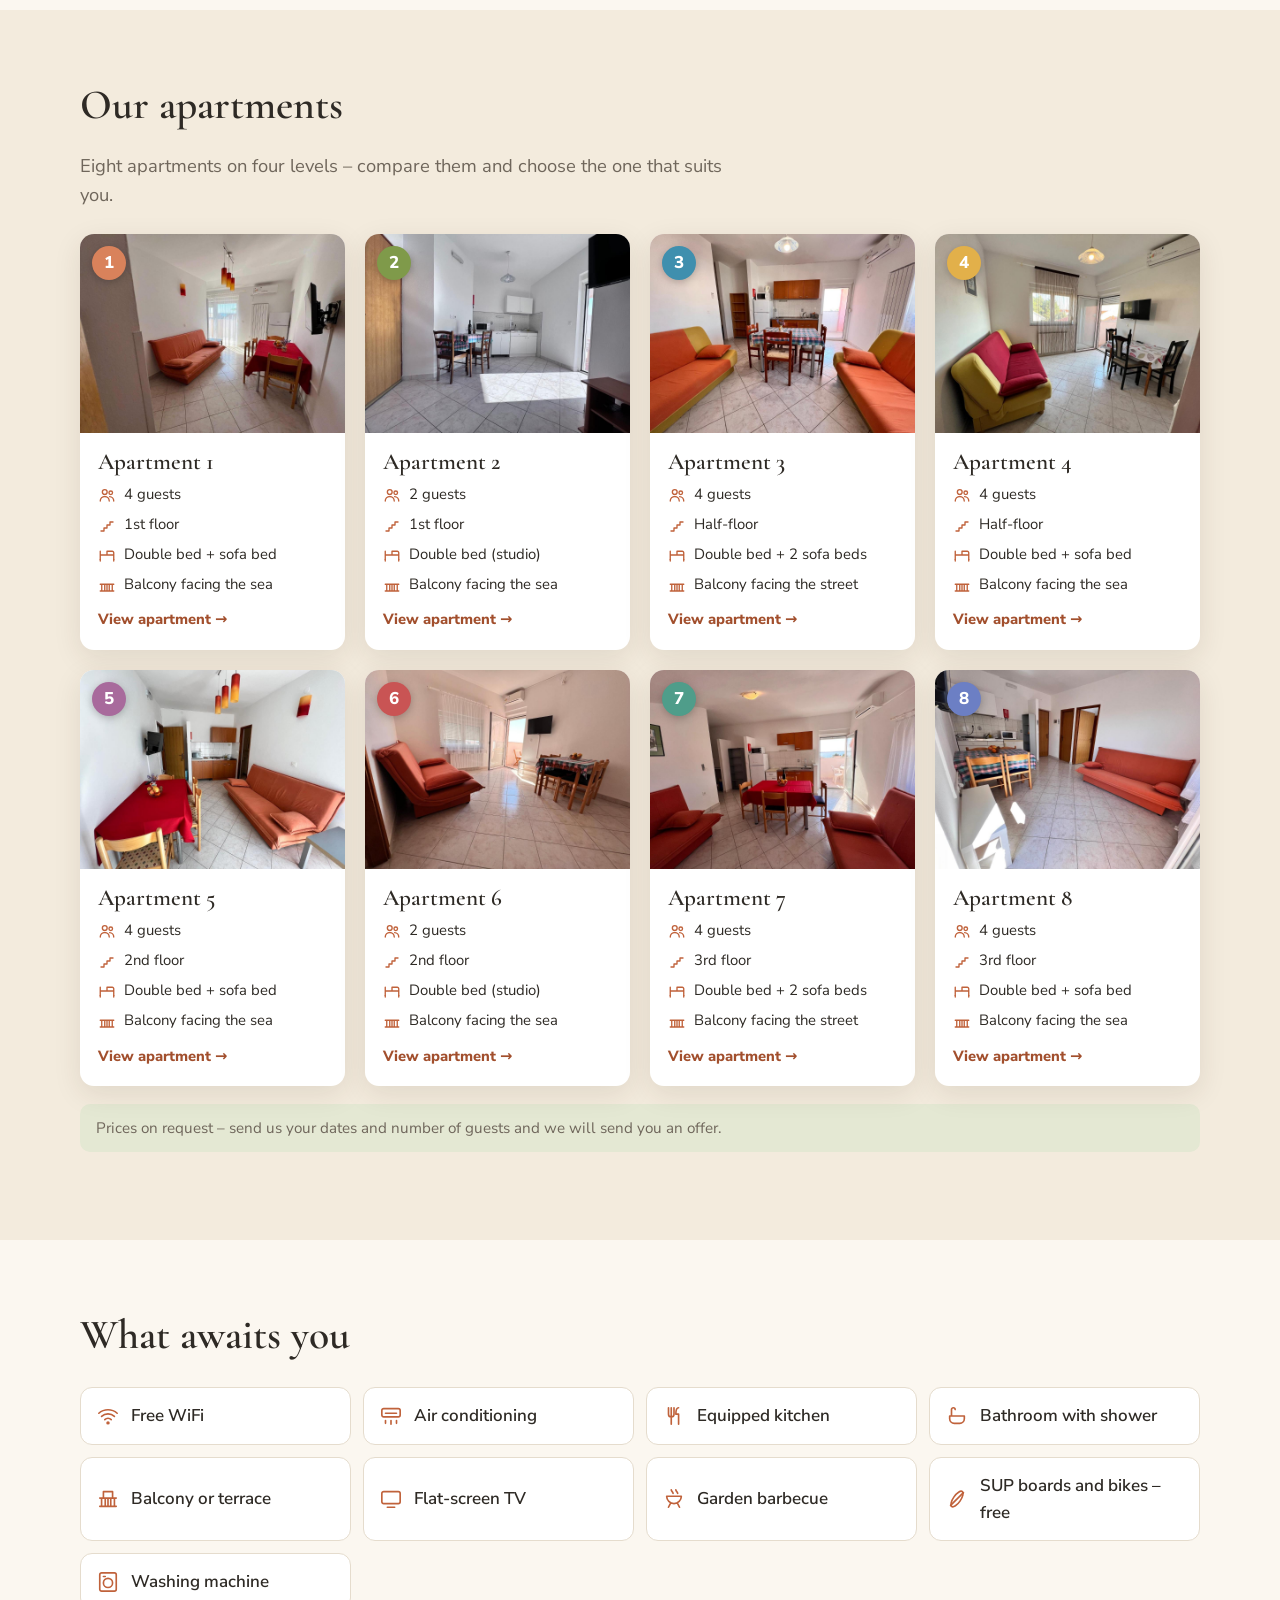
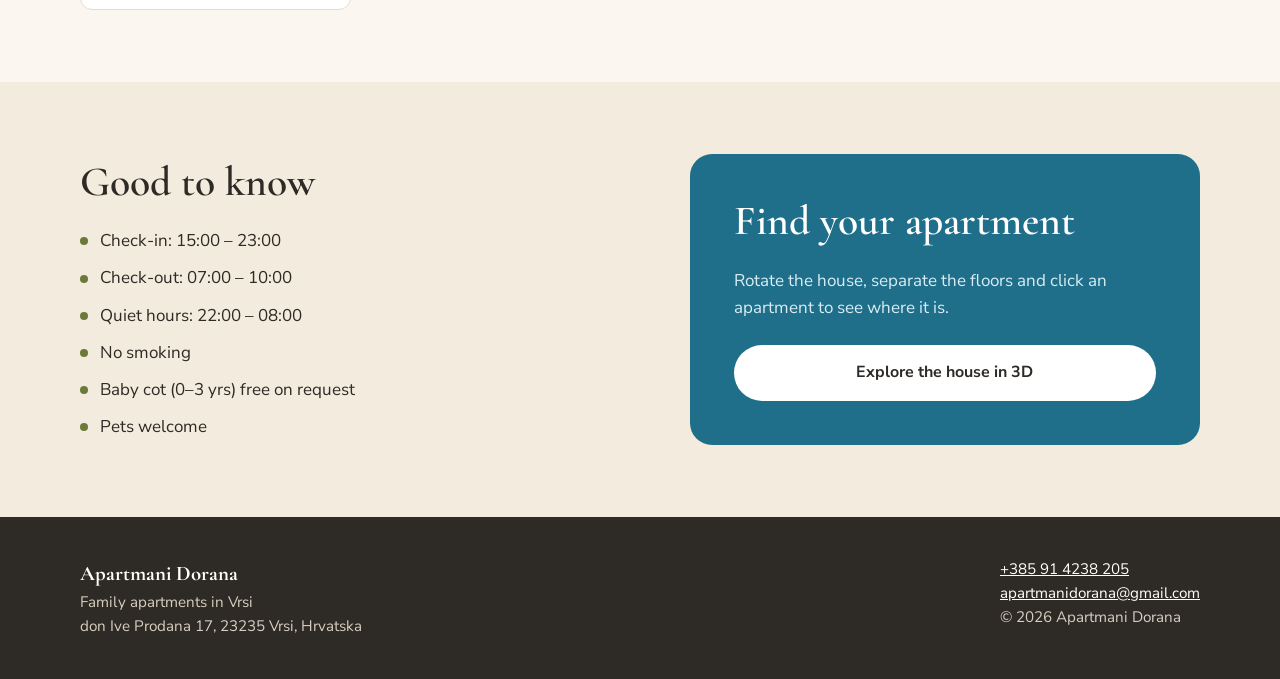
==== commit d678e471: "Premještene fotografije 9 i 10 iz apartmana 2 u apartmane 1 i 7; nova naslovna za apartman 2" ====
--- a/index.html
+++ b/index.html
@@ -8,7 +8,7 @@
   <link rel="preconnect" href="https://fonts.googleapis.com">
   <link rel="preconnect" href="https://fonts.gstatic.com" crossorigin>
   <link href="https://fonts.googleapis.com/css2?family=Cormorant+Garamond:wght@500;600;700&family=Nunito+Sans:wght@400;600;700;800&display=swap" rel="stylesheet">
-  <link rel="stylesheet" href="css/style.css?v=202610051548">
+  <link rel="stylesheet" href="css/style.css?v=202610051619">
   <!-- SEO -->
   <link rel="canonical" href="https://anaivanisevic.github.io/apartmani/">
   <link rel="alternate" hreflang="hr" href="https://anaivanisevic.github.io/apartmani/?lang=hr">
@@ -142,7 +142,7 @@
 
   <script type="module">
     import "./js/common.js";
-    import { NASLOVNA_FOTO } from "./js/podaci.js?v=202610051548";
+    import { NASLOVNA_FOTO } from "./js/podaci.js?v=202610051619";
 
     const ICON = {
       wifi: '<path d="M2 9a15 15 0 0 1 20 0M5 12.5a10 10 0 0 1 14 0M8.5 16a5 5 0 0 1 7 0"/><circle cx="12" cy="19.5" r="1"/>',
@@ -159,13 +159,13 @@
                 ["tv","amen_tv"],["bbq","amen_bbq"],["sup","amen_sup"],["washer","amen_washer"]];
     document.getElementById("amenities").innerHTML = AM.map(([i,k]) =>
       `<div class="amenity"><svg viewBox="0 0 24 24" fill="none" stroke="currentColor" stroke-width="1.8" stroke-linecap="round" stroke-linejoin="round">${ICON[i]}</svg><span data-i18n="${k}"></span></div>`).join("");
-    const { applyI18n } = await import("./js/i18n.js?v=202610051548");
-    const { lang } = await import("./js/common.js?v=202610051548");
+    const { applyI18n } = await import("./js/i18n.js?v=202610051619");
+    const { lang } = await import("./js/common.js?v=202610051619");
     applyI18n(lang, document.getElementById("amenities"));
 
-    const { JEDINICE, BOOKING_URL } = await import("./js/podaci.js?v=202610051548");
-    const { unitCard } = await import("./js/kartice.js?v=202610051548");
-    const { lang: L0 } = await import("./js/common.js?v=202610051548");
+    const { JEDINICE, BOOKING_URL } = await import("./js/podaci.js?v=202610051619");
+    const { unitCard } = await import("./js/kartice.js?v=202610051619");
+    const { lang: L0 } = await import("./js/common.js?v=202610051619");
     let lg = L0;
     const renderUnits = () => { document.getElementById("unit-grid").innerHTML = JEDINICE.map((u) => unitCard(u, lg)).join(""); };
     renderUnits();
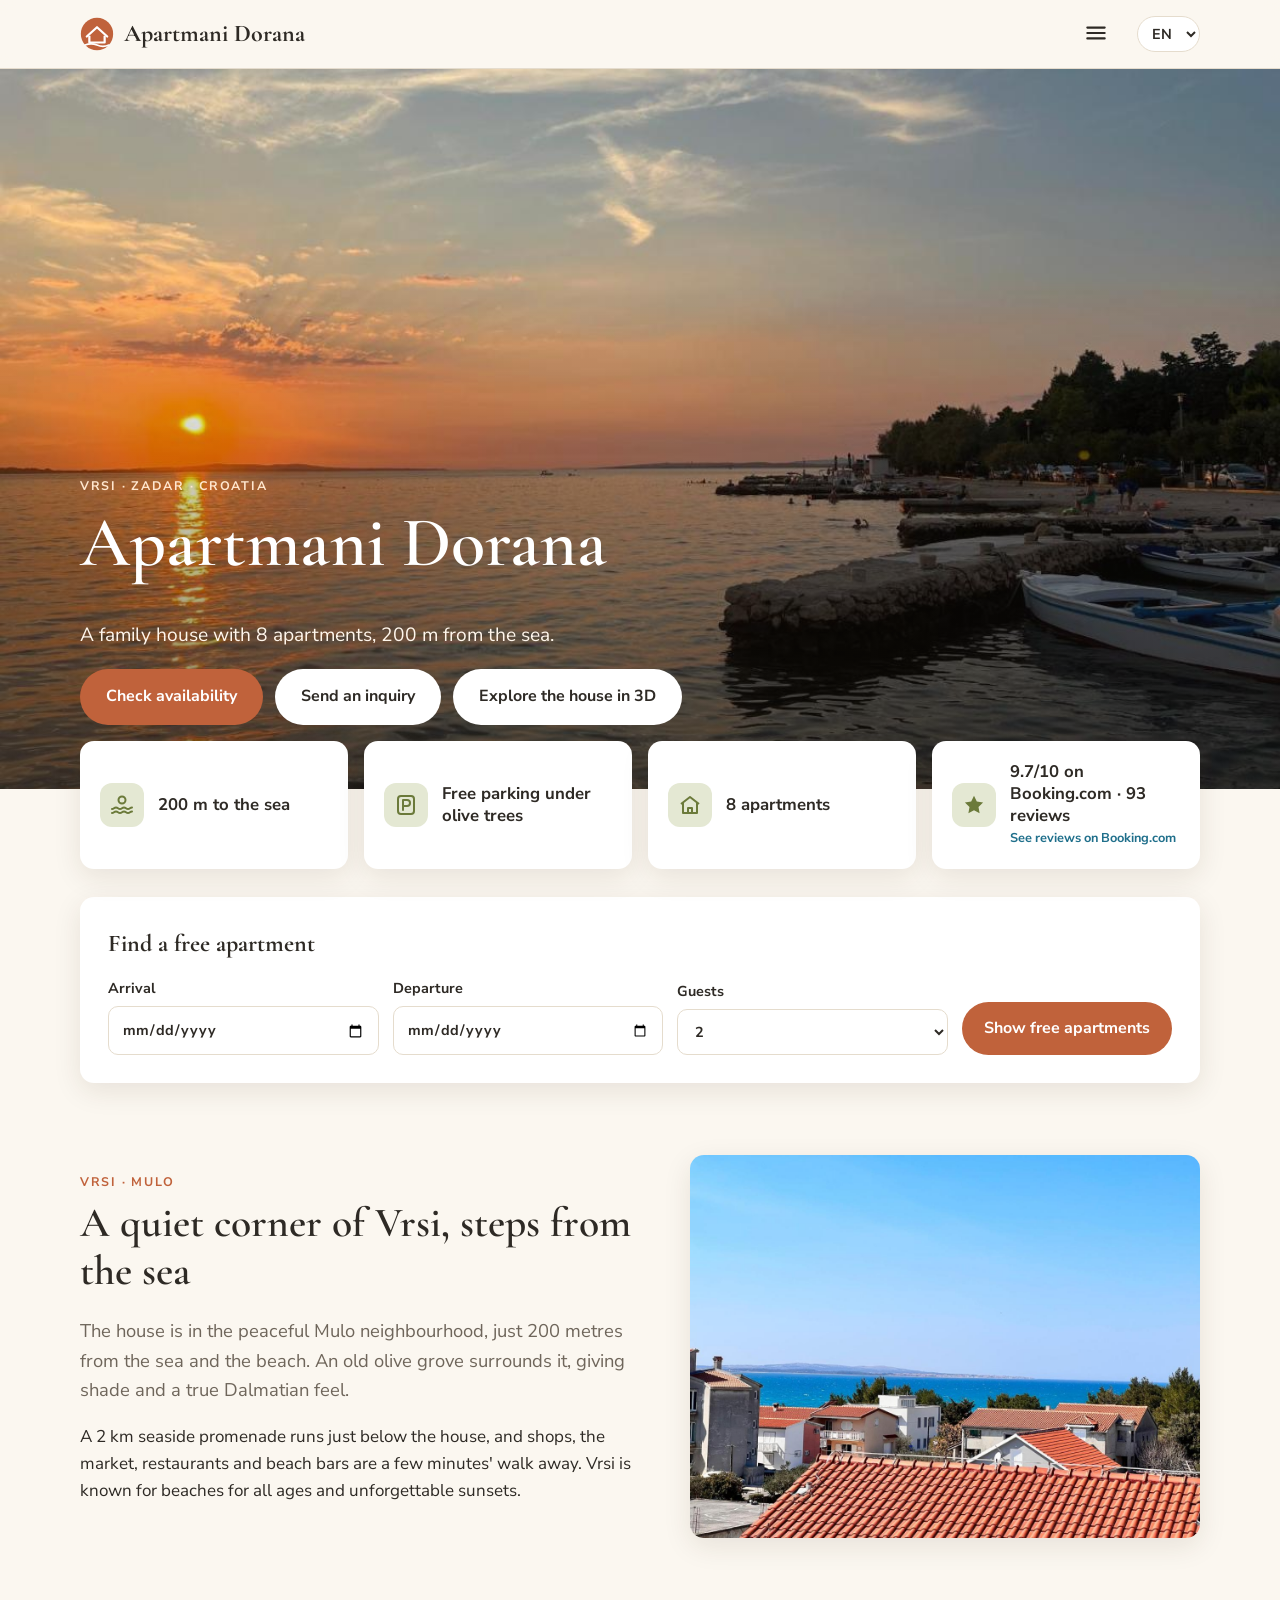
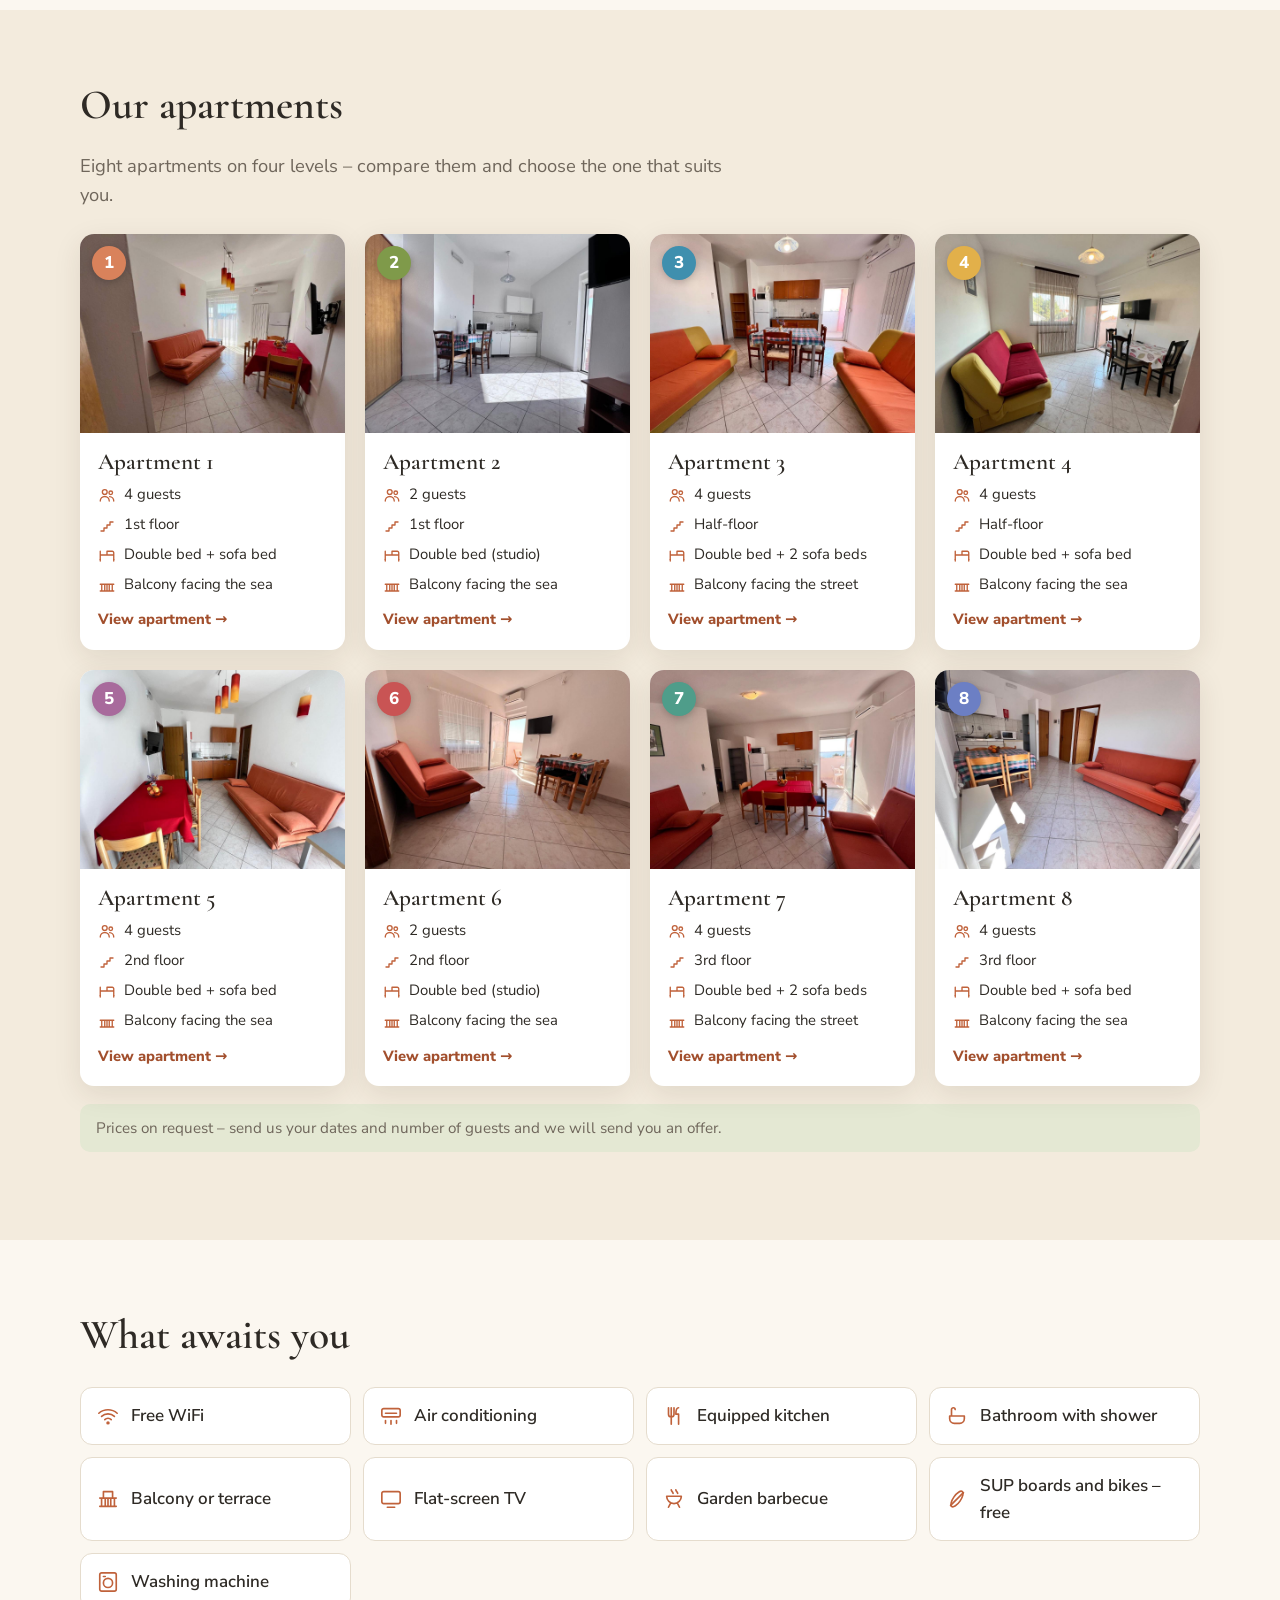
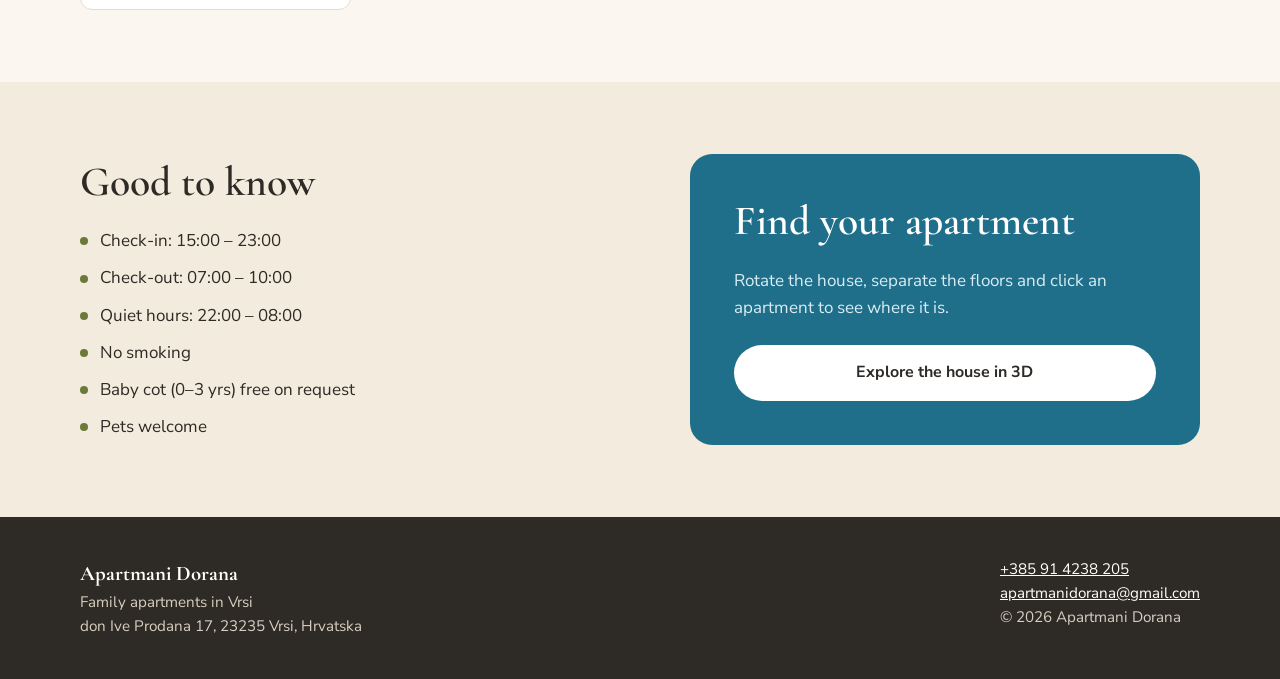
==== commit 3af383b8: "Početna: kraći podnaslov bez maslinika" ====
--- a/index.html
+++ b/index.html
@@ -8,7 +8,7 @@
   <link rel="preconnect" href="https://fonts.googleapis.com">
   <link rel="preconnect" href="https://fonts.gstatic.com" crossorigin>
   <link href="https://fonts.googleapis.com/css2?family=Cormorant+Garamond:wght@500;600;700&family=Nunito+Sans:wght@400;600;700;800&display=swap" rel="stylesheet">
-  <link rel="stylesheet" href="css/style.css?v=202610051619">
+  <link rel="stylesheet" href="css/style.css?v=202610051620">
   <!-- SEO -->
   <link rel="canonical" href="https://anaivanisevic.github.io/apartmani/">
   <link rel="alternate" hreflang="hr" href="https://anaivanisevic.github.io/apartmani/?lang=hr">
@@ -142,7 +142,7 @@
 
   <script type="module">
     import "./js/common.js";
-    import { NASLOVNA_FOTO } from "./js/podaci.js?v=202610051619";
+    import { NASLOVNA_FOTO } from "./js/podaci.js?v=202610051620";
 
     const ICON = {
       wifi: '<path d="M2 9a15 15 0 0 1 20 0M5 12.5a10 10 0 0 1 14 0M8.5 16a5 5 0 0 1 7 0"/><circle cx="12" cy="19.5" r="1"/>',
@@ -159,13 +159,13 @@
                 ["tv","amen_tv"],["bbq","amen_bbq"],["sup","amen_sup"],["washer","amen_washer"]];
     document.getElementById("amenities").innerHTML = AM.map(([i,k]) =>
       `<div class="amenity"><svg viewBox="0 0 24 24" fill="none" stroke="currentColor" stroke-width="1.8" stroke-linecap="round" stroke-linejoin="round">${ICON[i]}</svg><span data-i18n="${k}"></span></div>`).join("");
-    const { applyI18n } = await import("./js/i18n.js?v=202610051619");
-    const { lang } = await import("./js/common.js?v=202610051619");
+    const { applyI18n } = await import("./js/i18n.js?v=202610051620");
+    const { lang } = await import("./js/common.js?v=202610051620");
     applyI18n(lang, document.getElementById("amenities"));
 
-    const { JEDINICE, BOOKING_URL } = await import("./js/podaci.js?v=202610051619");
-    const { unitCard } = await import("./js/kartice.js?v=202610051619");
-    const { lang: L0 } = await import("./js/common.js?v=202610051619");
+    const { JEDINICE, BOOKING_URL } = await import("./js/podaci.js?v=202610051620");
+    const { unitCard } = await import("./js/kartice.js?v=202610051620");
+    const { lang: L0 } = await import("./js/common.js?v=202610051620");
     let lg = L0;
     const renderUnits = () => { document.getElementById("unit-grid").innerHTML = JEDINICE.map((u) => unitCard(u, lg)).join(""); };
     renderUnits();
